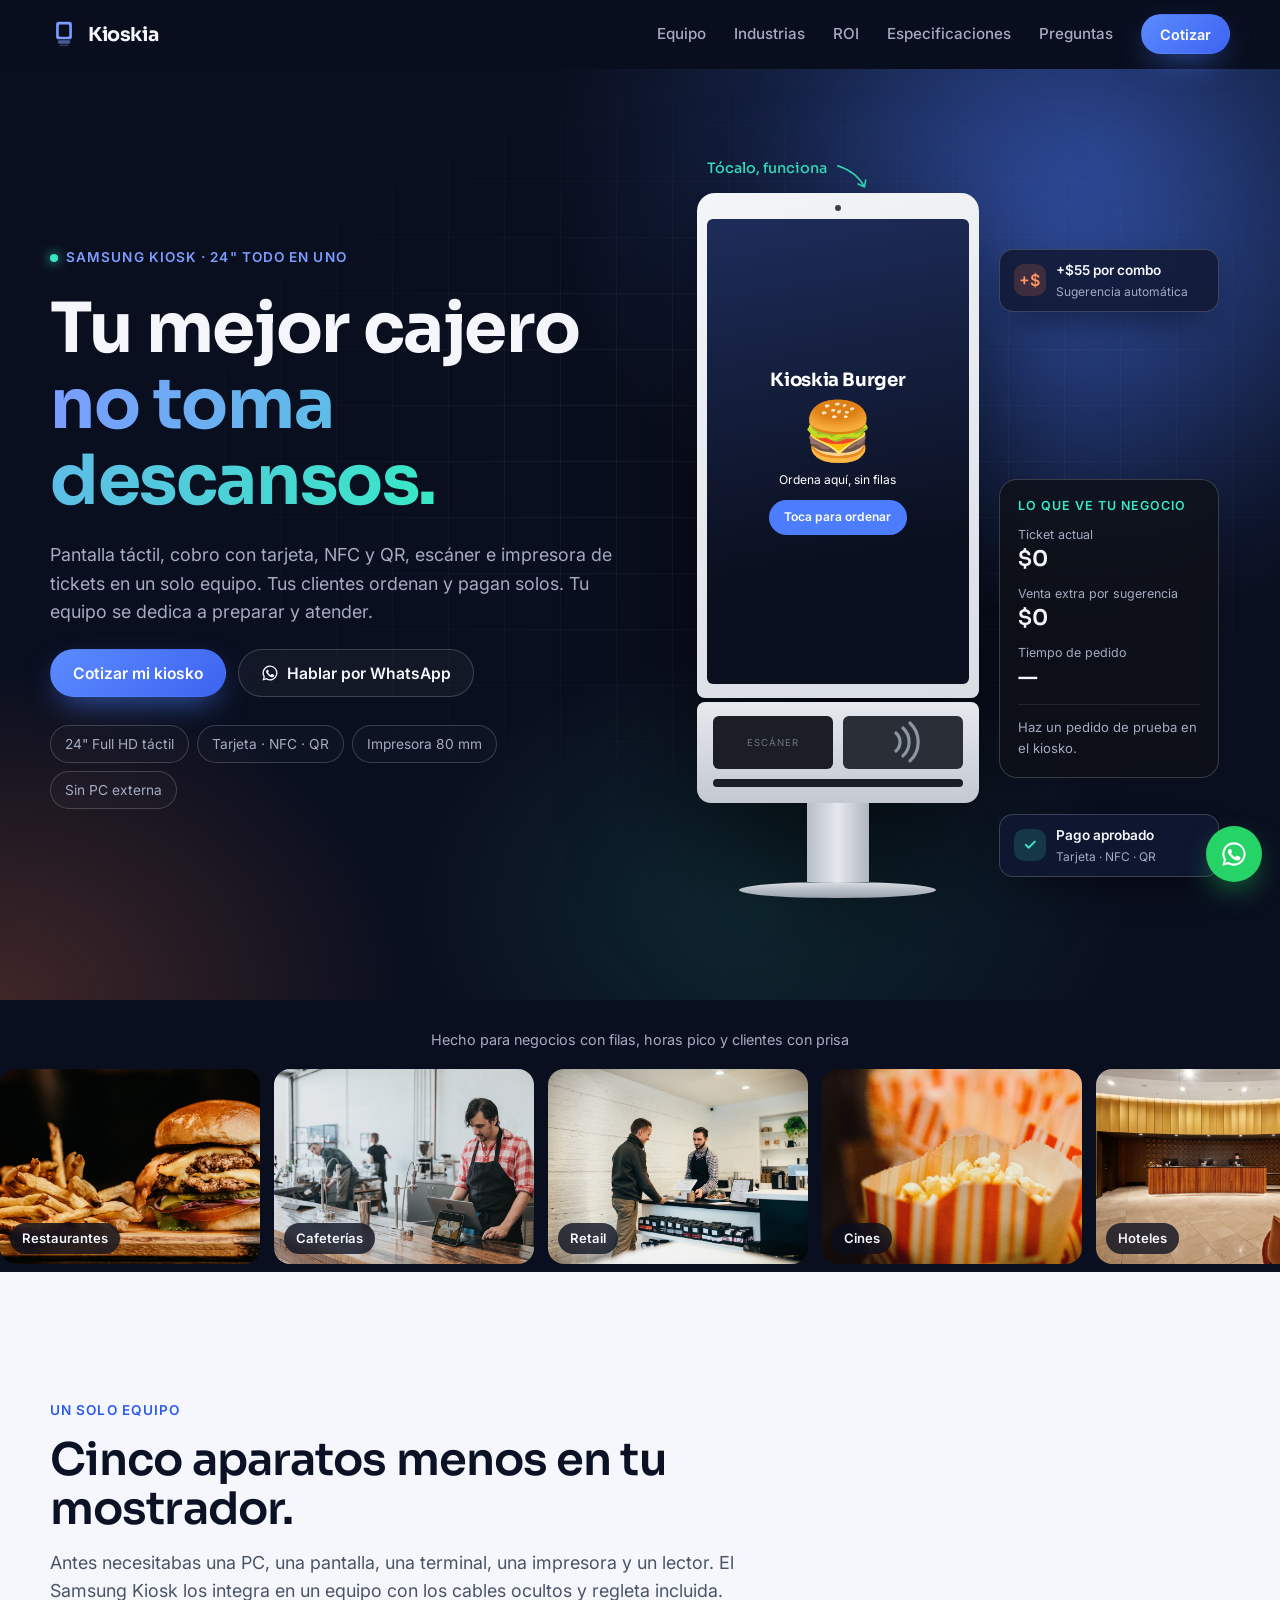
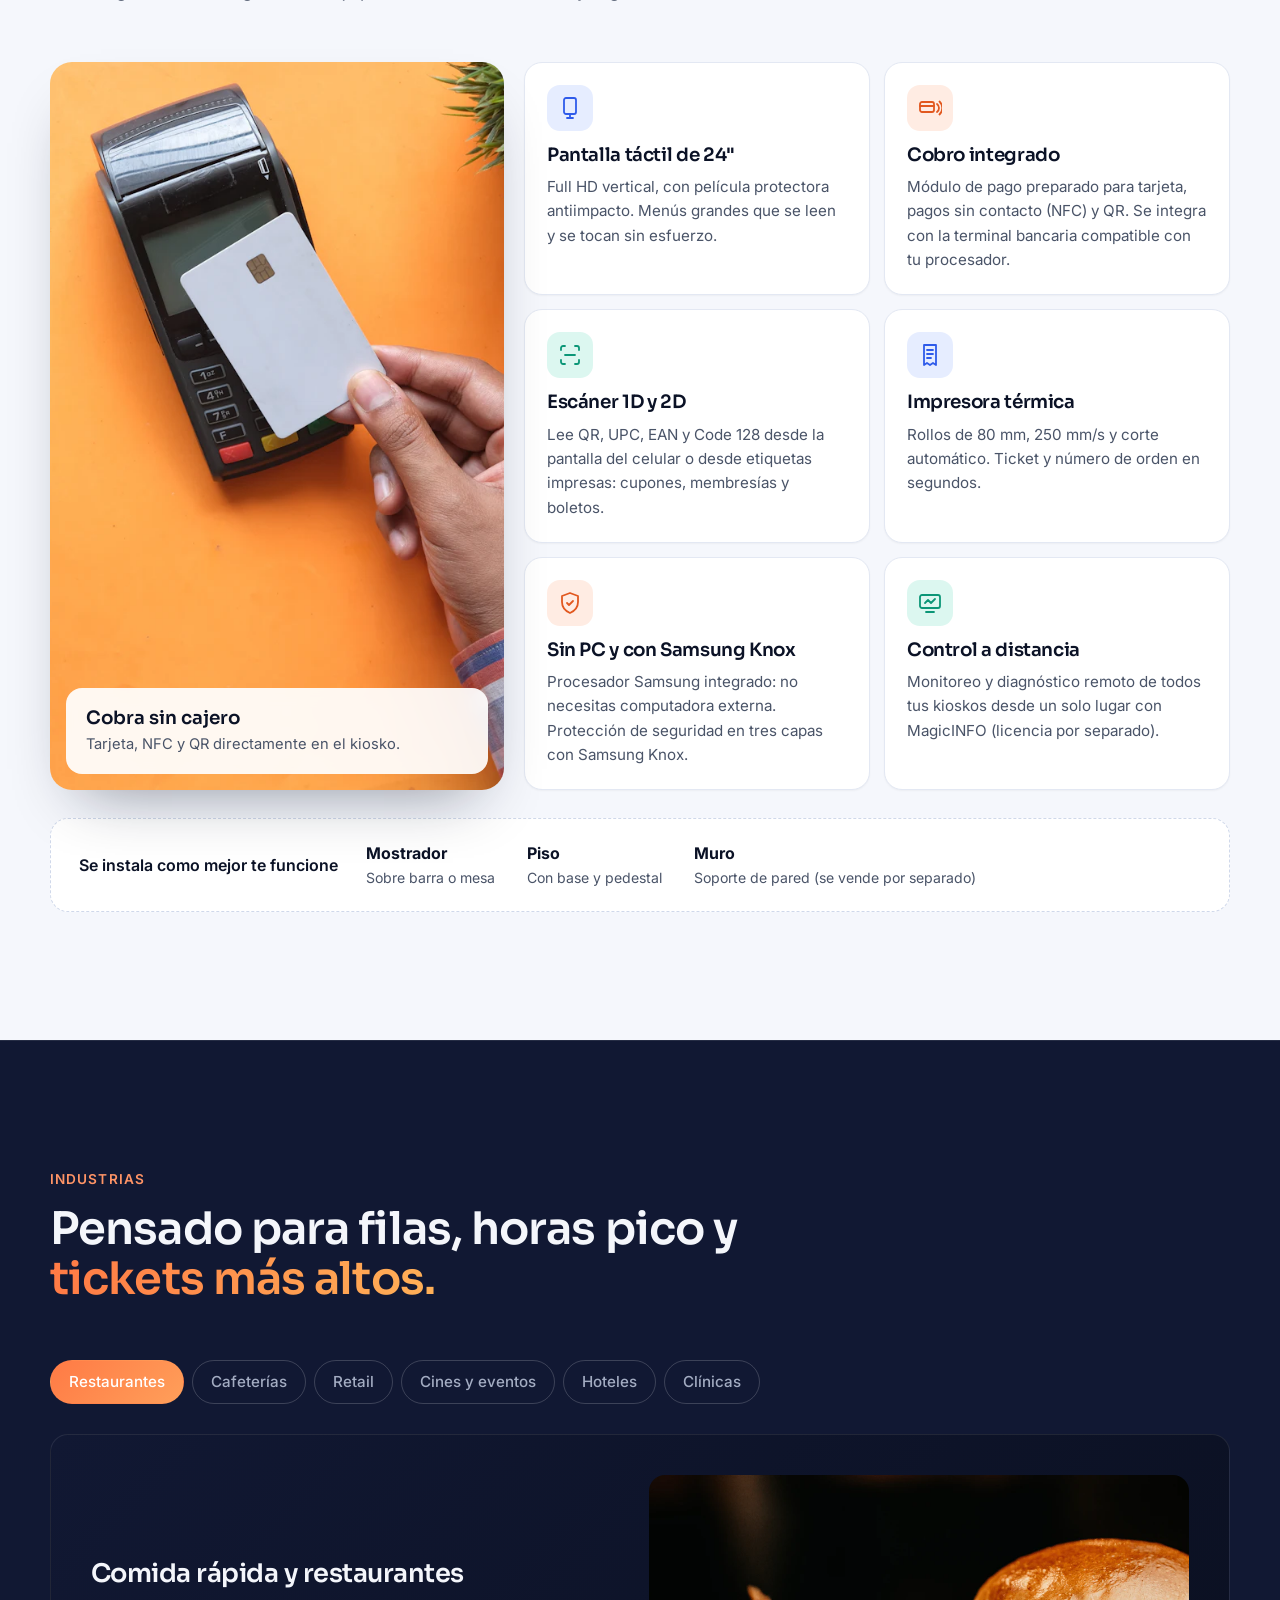
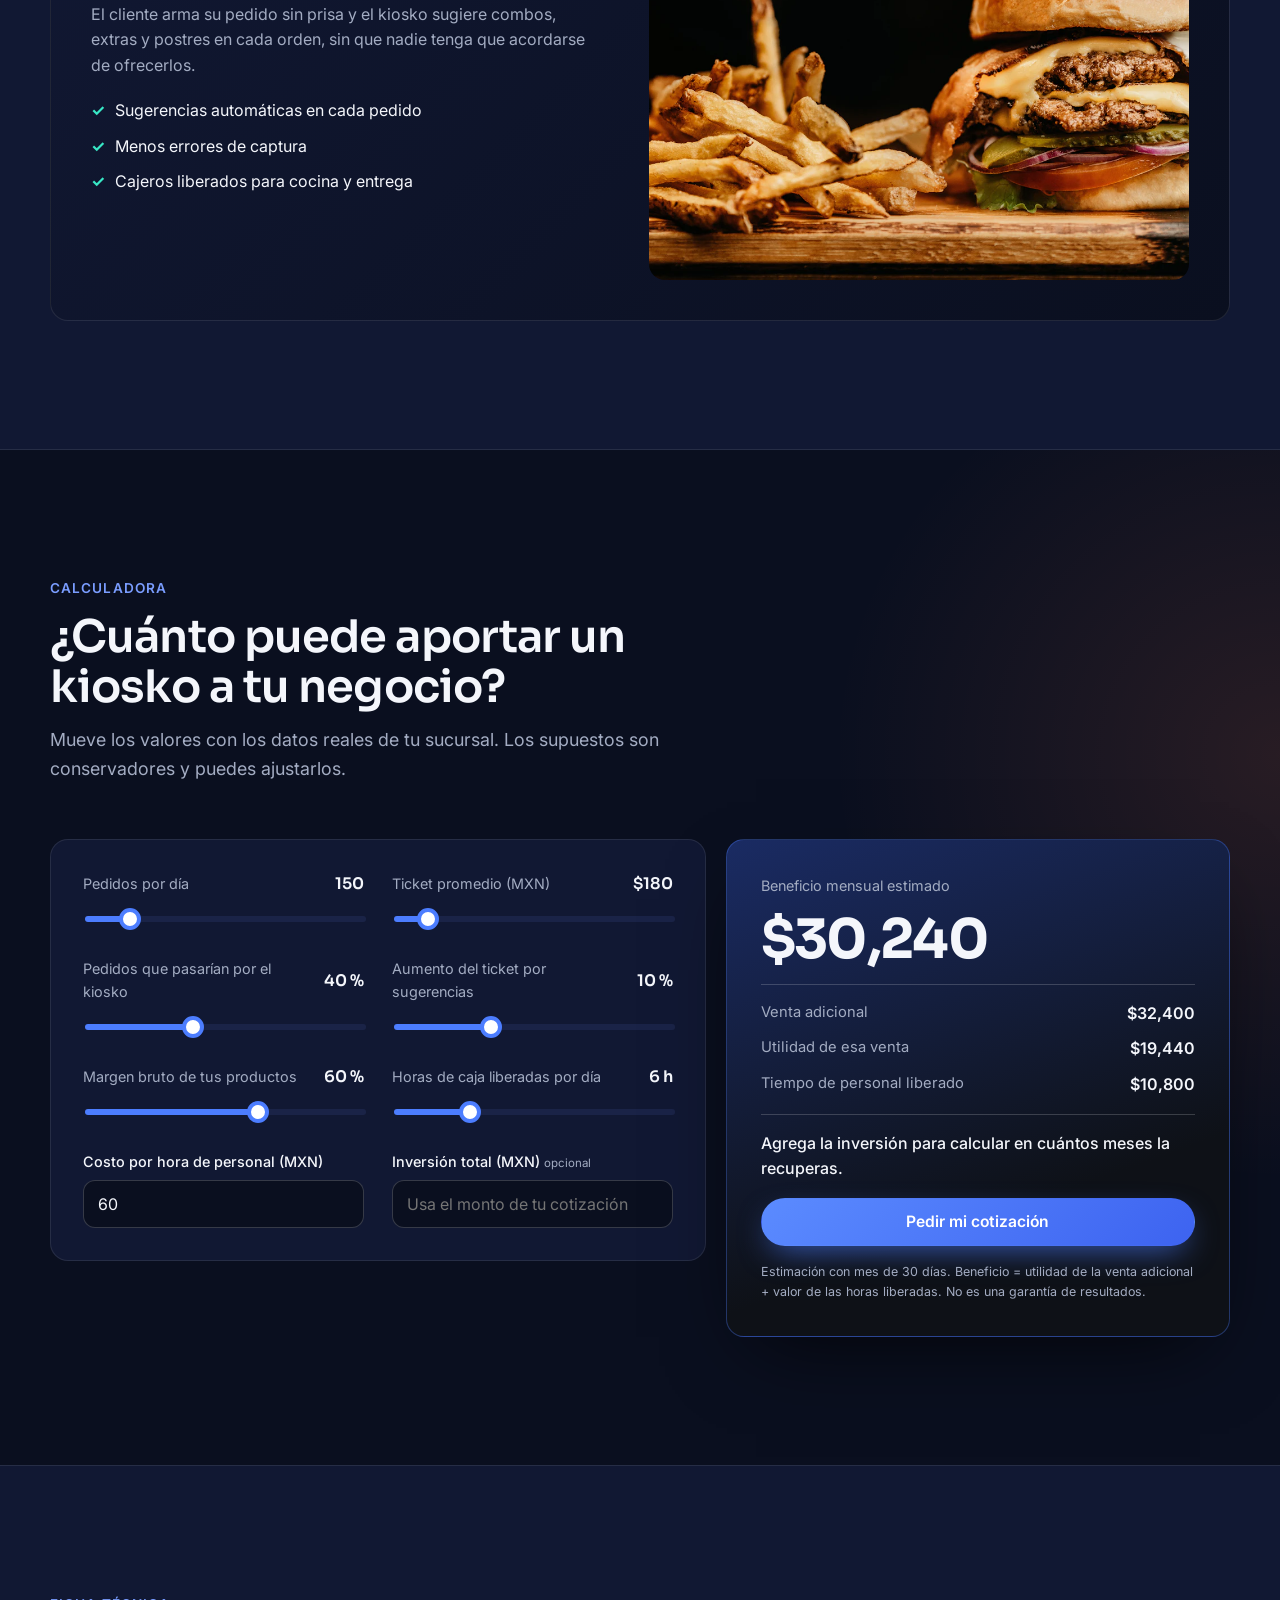
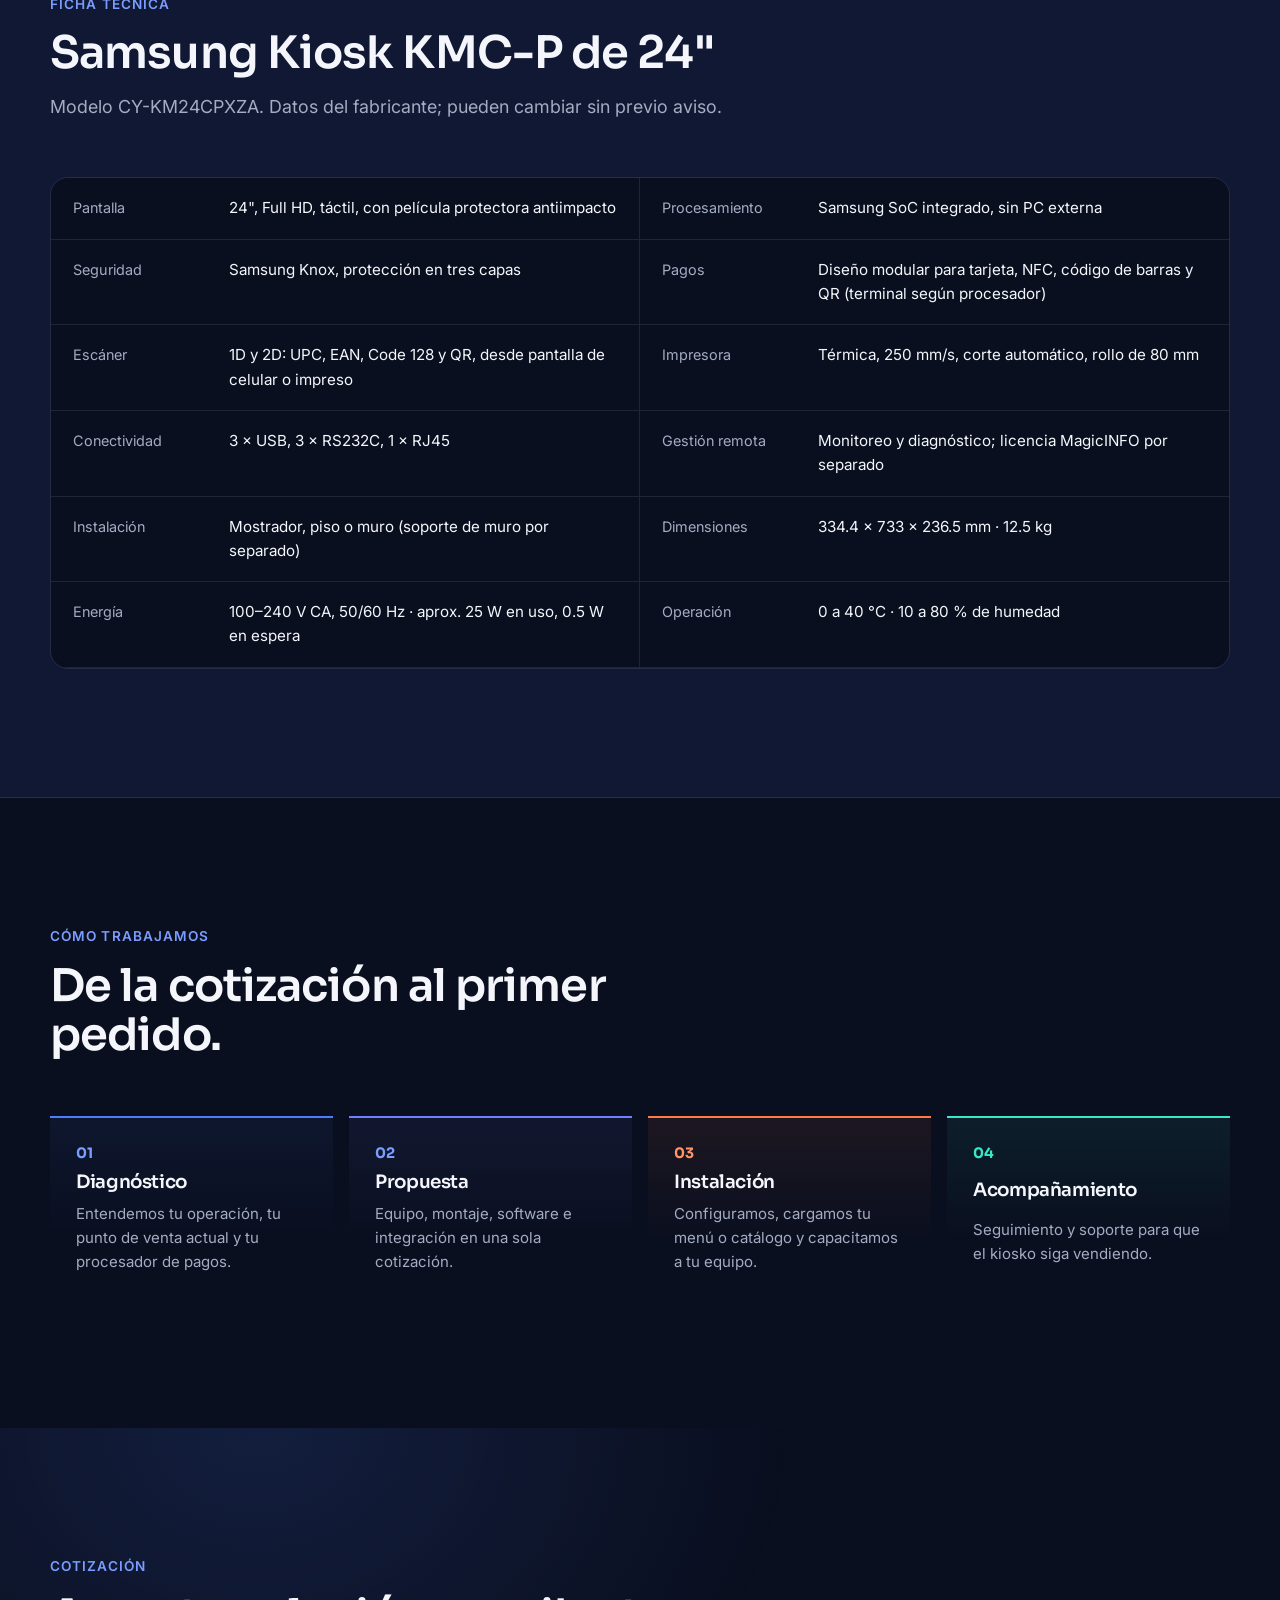
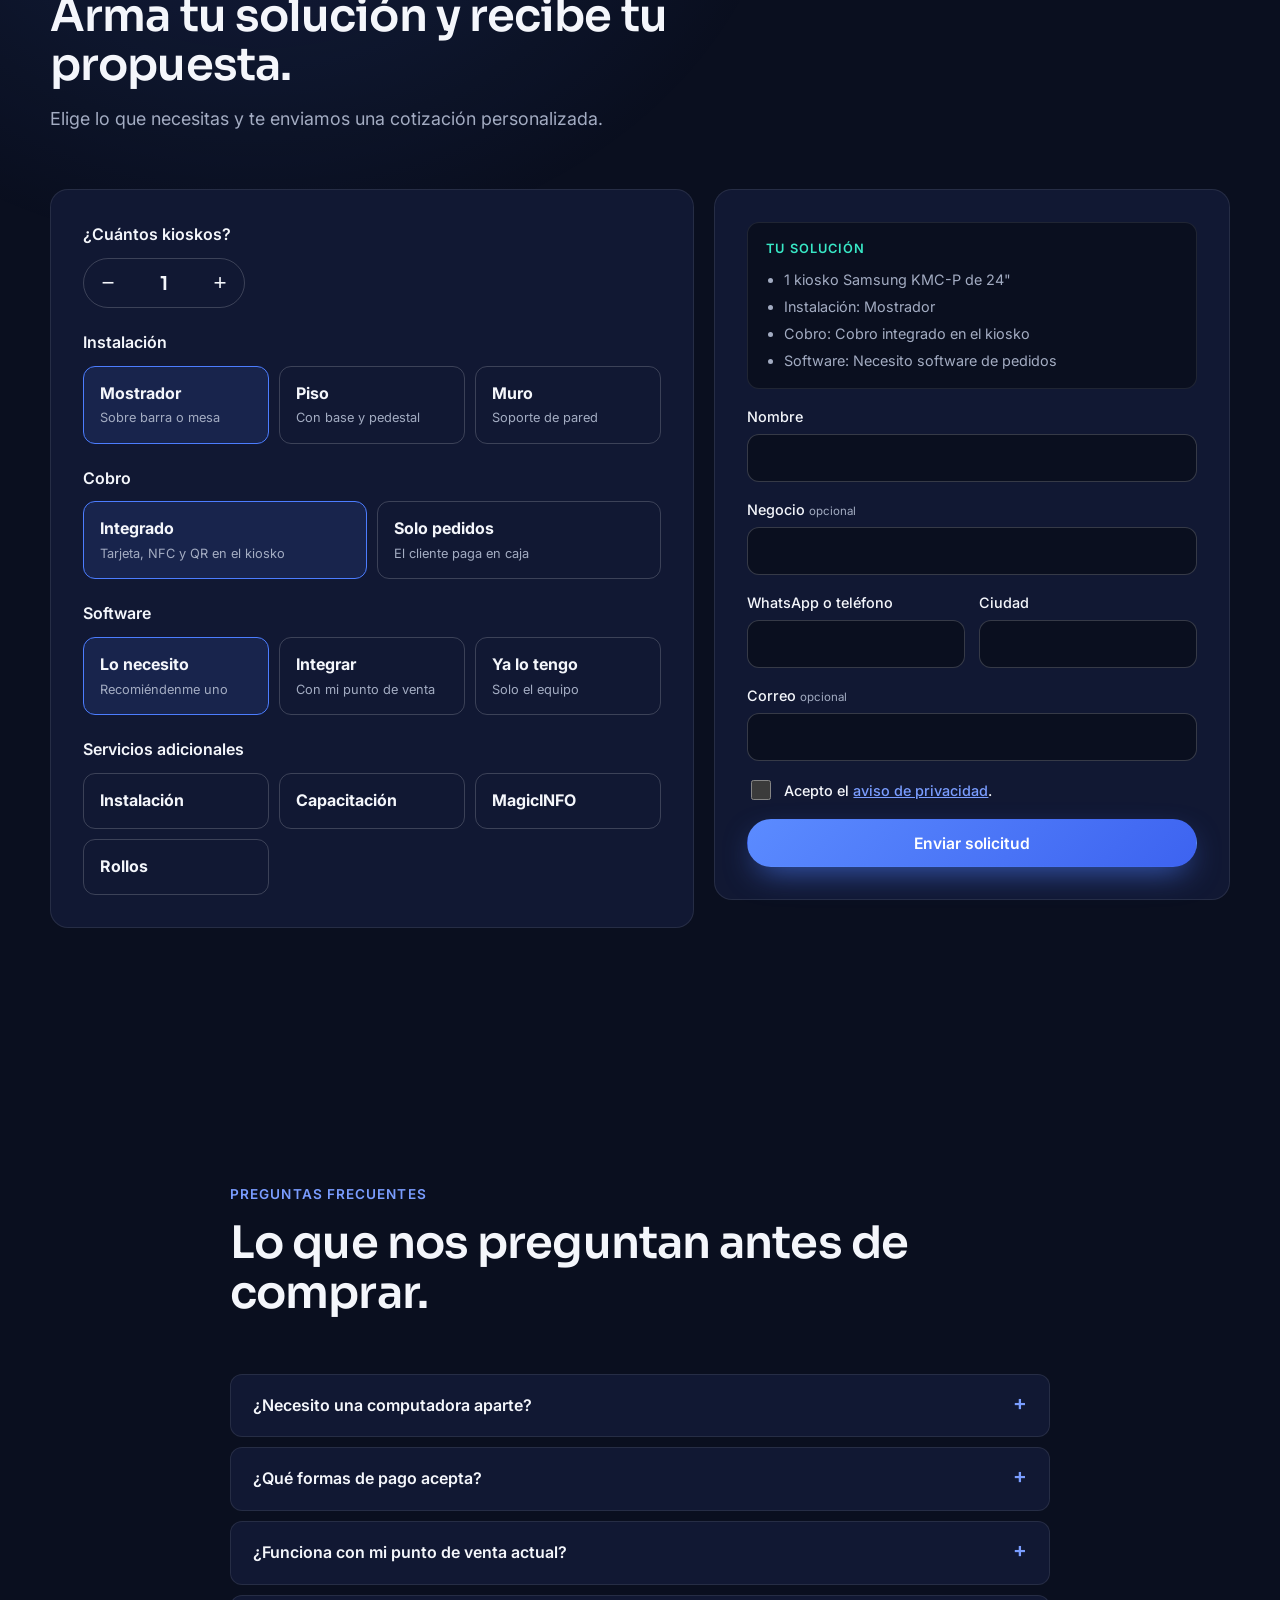
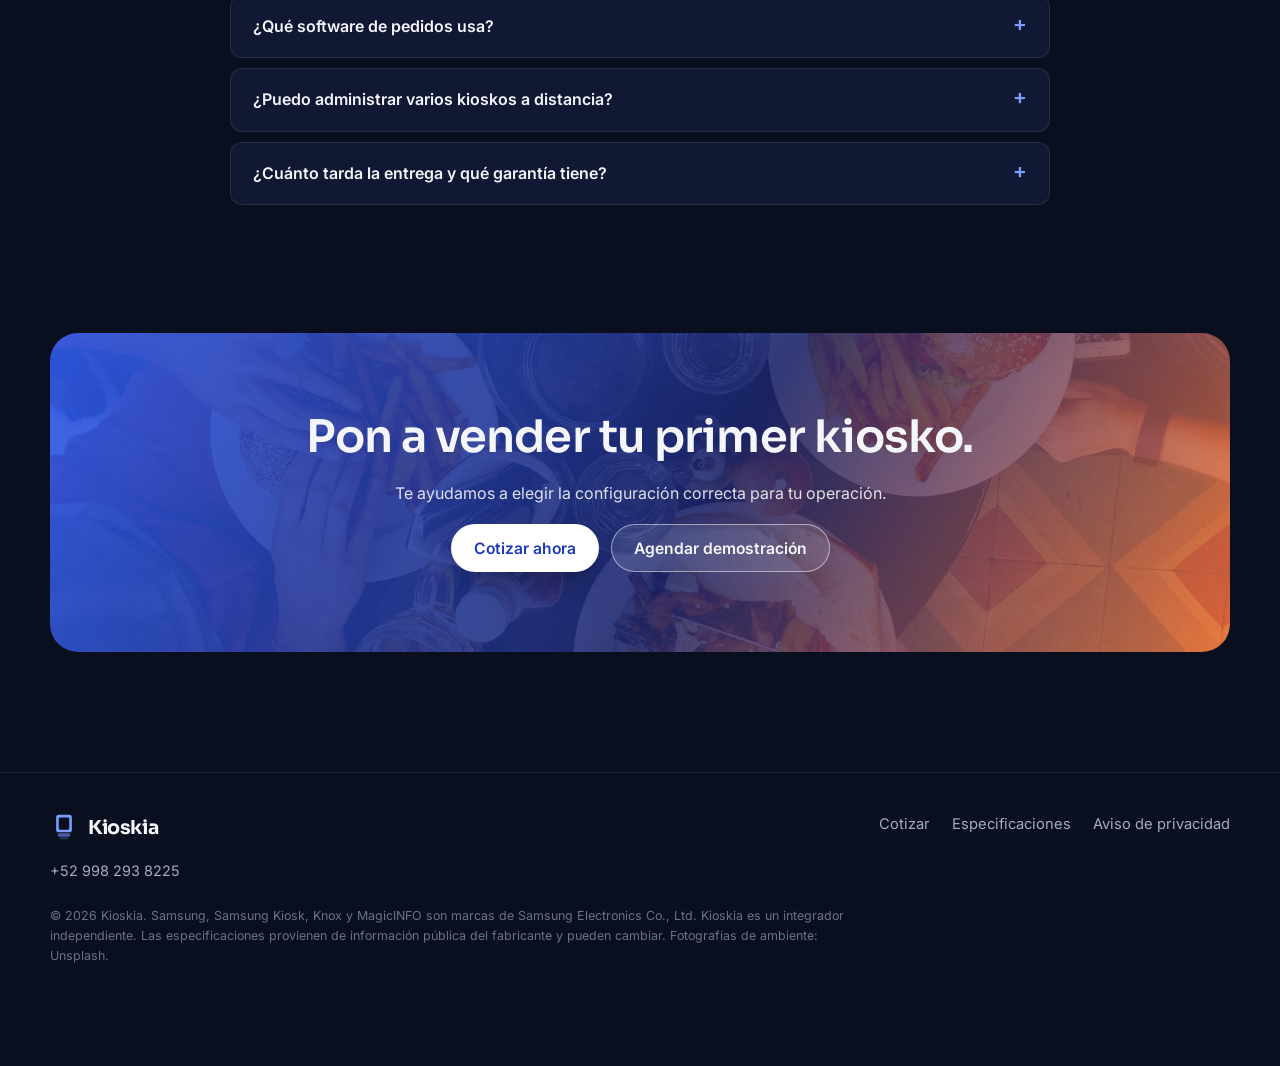
==== index.html @ 9df6bdca "feat(sitio): landing de venta de kioskos Samsung con simulador, ROI y cotizador Co-Authored-By: Clau" ====
<!doctype html>
<html lang="es-MX">
<head>
  <meta charset="utf-8">
  <meta name="viewport" content="width=device-width, initial-scale=1">
  <title>Kioskia · Kioskos Samsung de autoservicio con cobro integrado</title>
  <meta name="description" content="Kiosko Samsung de 24&quot; todo en uno: pantalla táctil, cobro con tarjeta, NFC y QR, escáner e impresora de tickets. Tus clientes ordenan y pagan solos. Cotiza en México.">
  <meta name="theme-color" content="#0A0F1F">
  <script>document.documentElement.classList.add("js");</script>
  <link rel="canonical" href="https://theplanner1803.github.io/kiosko-samsung/">
  <meta property="og:type" content="website">
  <meta property="og:url" content="https://theplanner1803.github.io/kiosko-samsung/">
  <meta property="og:image" content="https://theplanner1803.github.io/kiosko-samsung/assets/img/og-cover.jpg">
  <meta property="og:title" content="Kioskia · Tu mejor cajero no toma descansos">
  <meta property="og:description" content="Kioskos Samsung de autoservicio: ordenan, cobran e imprimen. Pruébalo en línea y cotiza.">
  <meta property="og:locale" content="es_MX">
  <link rel="icon" href="assets/img/favicon.svg" type="image/svg+xml">
  <link rel="preconnect" href="https://fonts.googleapis.com">
  <link rel="preconnect" href="https://fonts.gstatic.com" crossorigin>
  <link href="https://fonts.googleapis.com/css2?family=Inter:wght@400;500;600&family=Sora:wght@500;600;700&display=swap" rel="stylesheet">
  <link rel="stylesheet" href="assets/css/styles.css?v=5">
  <script type="application/ld+json">
  {
    "@context": "https://schema.org",
    "@type": "Product",
    "name": "Samsung Kiosk KMC-P 24\" (CY-KM24CPXZA)",
    "brand": { "@type": "Brand", "name": "Samsung" },
    "mpn": "CY-KM24CPXZA",
    "description": "Kiosko de autoservicio todo en uno de 24 pulgadas con pantalla táctil, módulo de pago con tarjeta, NFC y QR, escáner 1D/2D e impresora térmica de 80 mm."
  }
  </script>
</head>
<body>
  <a class="skip-link" href="#main">Saltar al contenido</a>

  <header class="nav" data-nav>
    <div class="container nav__inner">
      <a class="logo" href="#top" aria-label="Kioskia, inicio">
        <svg viewBox="0 0 32 32" aria-hidden="true"><rect x="7" y="2" width="18" height="20" rx="3" fill="currentColor"/><rect x="10" y="5" width="12" height="14" rx="1.5" fill="var(--bg)"/><rect x="9" y="23" width="14" height="4" rx="1.5" fill="currentColor" opacity=".55"/><rect x="11" y="28" width="10" height="2" rx="1" fill="currentColor" opacity=".3"/></svg>
        <span>Kioskia</span>
      </a>
      <nav id="nav-menu" class="nav__menu" aria-label="Principal">
        <a href="#todo-en-uno">Equipo</a>
        <a href="#industrias">Industrias</a>
        <a href="#roi">ROI</a>
        <a href="#specs">Especificaciones</a>
        <a href="#faq">Preguntas</a>
        <a class="btn btn--primary btn--sm" href="#cotizar">Cotizar</a>
      </nav>
      <button class="nav__toggle" type="button" aria-expanded="false" aria-controls="nav-menu" data-nav-toggle>
        <span class="sr-only">Abrir menú</span><span aria-hidden="true"></span>
      </button>
    </div>
  </header>

  <main id="main">
    <!-- HERO + SIMULADOR -->
    <section class="hero" id="top">
      <div class="hero__glow" aria-hidden="true"></div>
      <div class="container hero__grid">
        <div class="hero__copy">
          <p class="eyebrow"><span class="dot"></span> Samsung Kiosk · 24" todo en uno</p>
          <h1>Tu mejor cajero <span class="grad">no toma descansos.</span></h1>
          <p class="lead">Pantalla táctil, cobro con tarjeta, NFC y QR, escáner e impresora de tickets en un solo equipo. Tus clientes ordenan y pagan solos. Tu equipo se dedica a preparar y atender.</p>
          <div class="hero__ctas">
            <a class="btn btn--primary" href="#cotizar">Cotizar mi kiosko</a>
            <a class="btn btn--ghost" href="#" data-whatsapp="Hola, quiero información sobre los kioskos Samsung.">
              <svg viewBox="0 0 24 24" aria-hidden="true"><path fill="currentColor" d="M12 2a10 10 0 0 0-8.6 15.1L2 22l5-1.3A10 10 0 1 0 12 2Zm0 18.2a8.2 8.2 0 0 1-4.2-1.2l-.3-.2-3 .8.8-2.9-.2-.3A8.2 8.2 0 1 1 12 20.2Zm4.5-6.1c-.2-.1-1.5-.7-1.7-.8s-.4-.1-.6.1-.7.8-.8 1-.3.2-.5.1a6.7 6.7 0 0 1-3.3-2.9c-.3-.4.2-.4.7-1.3.1-.2 0-.3 0-.4l-.8-1.8c-.2-.5-.4-.4-.6-.4h-.5a1 1 0 0 0-.7.3 3 3 0 0 0-.9 2.2 5.2 5.2 0 0 0 1.1 2.7 11.8 11.8 0 0 0 4.5 4c1.7.7 2.3.8 3.2.6a2.7 2.7 0 0 0 1.8-1.3 2.2 2.2 0 0 0 .1-1.3c0-.1-.2-.2-.4-.3Z"/></svg>
              Hablar por WhatsApp
            </a>
          </div>
          <ul class="chips" aria-label="Lo esencial">
            <li>24" Full HD táctil</li>
            <li>Tarjeta · NFC · QR</li>
            <li>Impresora 80&nbsp;mm</li>
            <li>Sin PC externa</li>
          </ul>
        </div>

        <div class="hero__demo">
          <p class="demo-hint" aria-hidden="true"><span>Tócalo, funciona</span> <svg viewBox="0 0 40 20"><path d="M2 4c10 0 22 2 32 12m0 0-7-1m7 1-1-7" fill="none" stroke="currentColor" stroke-width="1.6" stroke-linecap="round"/></svg></p>
          <div class="float-badge float-badge--warm" aria-hidden="true"><span class="float-badge__dot">+$</span><span>+$55 por combo<small>Sugerencia automática</small></span></div>
          <div class="float-badge float-badge--mint" aria-hidden="true"><span class="float-badge__dot">✓</span><span>Pago aprobado<small>Tarjeta · NFC · QR</small></span></div>
          <div class="kiosk" data-kiosk>
            <div class="kiosk__head">
              <div class="kiosk__cam" aria-hidden="true"></div>
              <div class="kiosk__screen" data-kiosk-screen role="application" aria-label="Simulador del kiosko: haz un pedido de prueba"></div>
            </div>
            <div class="kiosk__box">
              <div class="kiosk__scanner" data-part="scanner"><span>Escáner</span></div>
              <div class="kiosk__nfc" data-part="nfc" aria-hidden="true">
                <svg viewBox="0 0 24 24"><path d="M8.5 7.5a6 6 0 0 1 0 9M12 5a9.5 9.5 0 0 1 0 14M15.5 2.5a13 13 0 0 1 0 19" fill="none" stroke="currentColor" stroke-width="1.6" stroke-linecap="round"/></svg>
              </div>
              <div class="kiosk__printer"><div class="ticket" data-ticket aria-hidden="true"></div></div>
            </div>
            <div class="kiosk__pole" aria-hidden="true"></div>
            <div class="kiosk__base" aria-hidden="true"></div>
          </div>
          <aside class="insight" aria-live="polite" data-insight>
            <p class="insight__title">Lo que ve tu negocio</p>
            <dl>
              <div><dt>Ticket actual</dt><dd data-insight-total>$0</dd></div>
              <div><dt>Venta extra por sugerencia</dt><dd data-insight-upsell>$0</dd></div>
              <div><dt>Tiempo de pedido</dt><dd data-insight-time>—</dd></div>
            </dl>
            <p class="insight__note" data-insight-note>Haz un pedido de prueba en el kiosko.</p>
          </aside>
        </div>
      </div>
    </section>

    <!-- NEGOCIOS (carrusel) -->
    <section class="strip" aria-label="Negocios que usan kioskos">
      <p class="strip__label">Hecho para negocios con filas, horas pico y clientes con prisa</p>
      <div class="strip__track">
          <figure><img src="assets/img/ind-restaurante.webp" alt="Hamburguesa con papas fritas" width="1000" height="720" decoding="async"><figcaption>Restaurantes</figcaption></figure>
          <figure><img src="assets/img/ind-cafeteria.webp" alt="Barista atendiendo en el mostrador de una cafetería" width="1000" height="720" decoding="async"><figcaption>Cafeterías</figcaption></figure>
          <figure><img src="assets/img/ind-retail.webp" alt="Cliente pagando en una tienda" width="1000" height="720" decoding="async"><figcaption>Retail</figcaption></figure>
          <figure><img src="assets/img/ind-cine.webp" alt="Palomitas en una sala de cine" width="1000" height="720" decoding="async"><figcaption>Cines</figcaption></figure>
          <figure><img src="assets/img/ind-hotel.webp" alt="Recepción de un hotel" width="1000" height="720" decoding="async"><figcaption>Hoteles</figcaption></figure>
          <figure><img src="assets/img/ind-clinica.webp" alt="Recepción de una clínica" width="1000" height="720" decoding="async"><figcaption>Clínicas</figcaption></figure>
          <figure aria-hidden="true"><img src="assets/img/ind-restaurante.webp" alt="" width="1000" height="720" decoding="async"><figcaption>Restaurantes</figcaption></figure>
          <figure aria-hidden="true"><img src="assets/img/ind-cafeteria.webp" alt="" width="1000" height="720" decoding="async"><figcaption>Cafeterías</figcaption></figure>
          <figure aria-hidden="true"><img src="assets/img/ind-retail.webp" alt="" width="1000" height="720" decoding="async"><figcaption>Retail</figcaption></figure>
          <figure aria-hidden="true"><img src="assets/img/ind-cine.webp" alt="" width="1000" height="720" decoding="async"><figcaption>Cines</figcaption></figure>
          <figure aria-hidden="true"><img src="assets/img/ind-hotel.webp" alt="" width="1000" height="720" decoding="async"><figcaption>Hoteles</figcaption></figure>
          <figure aria-hidden="true"><img src="assets/img/ind-clinica.webp" alt="" width="1000" height="720" decoding="async"><figcaption>Clínicas</figcaption></figure>
      </div>
    </section>

    <!-- TODO EN UNO -->
    <section class="section section--light" id="todo-en-uno">
      <div class="container">
        <header class="section__head reveal">
          <p class="eyebrow">Un solo equipo</p>
          <h2>Cinco aparatos menos en tu mostrador.</h2>
          <p class="lead">Antes necesitabas una PC, una pantalla, una terminal, una impresora y un lector. El Samsung Kiosk los integra en un equipo con los cables ocultos y regleta incluida.</p>
        </header>
        <div class="equip">
          <figure class="photo-card reveal">
            <img src="assets/img/pago-tarjeta.webp" alt="Cliente acercando una tarjeta a una terminal de pago" width="1100" height="900" loading="lazy" decoding="async">
            <figcaption class="photo-card__caption"><strong>Cobra sin cajero</strong><span>Tarjeta, NFC y QR directamente en el kiosko.</span></figcaption>
          </figure>
          <div class="features">
            <article class="feature reveal">
              <div class="icon icon--blue" aria-hidden="true"><svg viewBox="0 0 24 24"><rect x="6" y="2" width="12" height="16" rx="2"/><path d="M9 22h6M12 18v4"/></svg></div>
              <h3>Pantalla táctil de 24"</h3>
              <p>Full HD vertical, con película protectora antiimpacto. Menús grandes que se leen y se tocan sin esfuerzo.</p>
            </article>
            <article class="feature reveal">
              <div class="icon icon--warm" aria-hidden="true"><svg viewBox="0 0 24 24"><rect x="2" y="6" width="14" height="10" rx="2"/><path d="M2 10h14M19 8a5 5 0 0 1 0 8M21.5 5.5a9 9 0 0 1 0 13"/></svg></div>
              <h3>Cobro integrado</h3>
              <p>Módulo de pago preparado para tarjeta, pagos sin contacto (NFC) y QR. Se integra con la terminal bancaria compatible con tu procesador.</p>
            </article>
            <article class="feature reveal">
              <div class="icon icon--mint" aria-hidden="true"><svg viewBox="0 0 24 24"><path d="M3 7V5a2 2 0 0 1 2-2h2M17 3h2a2 2 0 0 1 2 2v2M21 17v2a2 2 0 0 1-2 2h-2M7 21H5a2 2 0 0 1-2-2v-2M7 12h10"/></svg></div>
              <h3>Escáner 1D y 2D</h3>
              <p>Lee QR, UPC, EAN y Code 128 desde la pantalla del celular o desde etiquetas impresas: cupones, membresías y boletos.</p>
            </article>
            <article class="feature reveal">
              <div class="icon icon--blue" aria-hidden="true"><svg viewBox="0 0 24 24"><path d="M6 2h12v20l-3-2-3 2-3-2-3 2z"/><path d="M9 7h6M9 11h6M9 15h4"/></svg></div>
              <h3>Impresora térmica</h3>
              <p>Rollos de 80 mm, 250 mm/s y corte automático. Ticket y número de orden en segundos.</p>
            </article>
            <article class="feature reveal">
              <div class="icon icon--warm" aria-hidden="true"><svg viewBox="0 0 24 24"><path d="M12 2l8 3v6c0 5-3.5 9-8 11-4.5-2-8-6-8-11V5z"/><path d="M9 12l2 2 4-4"/></svg></div>
              <h3>Sin PC y con Samsung Knox</h3>
              <p>Procesador Samsung integrado: no necesitas computadora externa. Protección de seguridad en tres capas con Samsung Knox.</p>
            </article>
            <article class="feature reveal">
              <div class="icon icon--mint" aria-hidden="true"><svg viewBox="0 0 24 24"><rect x="2" y="4" width="20" height="13" rx="2"/><path d="M8 21h8M7 12l3-3 3 3 4-4"/></svg></div>
              <h3>Control a distancia</h3>
              <p>Monitoreo y diagnóstico remoto de todos tus kioskos desde un solo lugar con MagicINFO (licencia por separado).</p>
            </article>
          </div>
        </div>
        <div class="mounts reveal">
          <p class="mounts__label">Se instala como mejor te funcione</p>
          <ul>
            <li><strong>Mostrador</strong><span>Sobre barra o mesa</span></li>
            <li><strong>Piso</strong><span>Con base y pedestal</span></li>
            <li><strong>Muro</strong><span>Soporte de pared (se vende por separado)</span></li>
          </ul>
        </div>
      </div>
    </section>

    <!-- INDUSTRIAS -->
    <section class="section section--alt" id="industrias">
      <div class="container">
        <header class="section__head reveal">
          <p class="eyebrow eyebrow--warm">Industrias</p>
          <h2>Pensado para filas, horas pico y <span class="grad-warm">tickets más altos.</span></h2>
        </header>
        <div class="tabs reveal" data-tabs>
          <div class="tabs__list" role="tablist" aria-label="Industrias">
            <button role="tab" id="tab-rest" aria-controls="panel-rest" aria-selected="true">Restaurantes</button>
            <button role="tab" id="tab-cafe" aria-controls="panel-cafe" aria-selected="false" tabindex="-1">Cafeterías</button>
            <button role="tab" id="tab-retail" aria-controls="panel-retail" aria-selected="false" tabindex="-1">Retail</button>
            <button role="tab" id="tab-ent" aria-controls="panel-ent" aria-selected="false" tabindex="-1">Cines y eventos</button>
            <button role="tab" id="tab-hotel" aria-controls="panel-hotel" aria-selected="false" tabindex="-1">Hoteles</button>
            <button role="tab" id="tab-salud" aria-controls="panel-salud" aria-selected="false" tabindex="-1">Clínicas</button>
          </div>
          <div class="tabs__panel" role="tabpanel" id="panel-rest" aria-labelledby="tab-rest">
            <div class="tabs__text">
              <h3>Comida rápida y restaurantes</h3>
            <p>El cliente arma su pedido sin prisa y el kiosko sugiere combos, extras y postres en cada orden, sin que nadie tenga que acordarse de ofrecerlos.</p>
            <ul class="checks"><li>Sugerencias automáticas en cada pedido</li><li>Menos errores de captura</li><li>Cajeros liberados para cocina y entrega</li></ul>
            </div>
            <div class="tabs__photo"><img src="assets/img/ind-restaurante.webp" alt="Hamburguesa con papas fritas" width="1000" height="720" loading="lazy" decoding="async"></div>
          </div>
          <div class="tabs__panel" role="tabpanel" id="panel-cafe" aria-labelledby="tab-cafe" hidden>
            <div class="tabs__text">
              <h3>Cafeterías y panaderías</h3>
            <p>Tamaño, tipo de leche y extras sin errores de comunicación. La fila de la mañana avanza mientras el barista prepara.</p>
            <ul class="checks"><li>Personalización precisa</li><li>Filas más cortas en hora pico</li><li>Programas de lealtad con QR</li></ul>
            </div>
            <div class="tabs__photo"><img src="assets/img/ind-cafeteria.webp" alt="Barista atendiendo en una cafetería" width="1000" height="720" loading="lazy" decoding="async"></div>
          </div>
          <div class="tabs__panel" role="tabpanel" id="panel-retail" aria-labelledby="tab-retail" hidden>
            <div class="tabs__text">
              <h3>Retail y tiendas de conveniencia</h3>
            <p>Autocobro con escáner de códigos, consulta de precios y pedidos de productos que no están en anaquel.</p>
            <ul class="checks"><li>Lectura de UPC, EAN y QR</li><li>Catálogo extendido en pantalla</li><li>Cupones desde el celular</li></ul>
            </div>
            <div class="tabs__photo"><img src="assets/img/ind-retail.webp" alt="Cliente pagando en una tienda" width="1000" height="720" loading="lazy" decoding="async"></div>
          </div>
          <div class="tabs__panel" role="tabpanel" id="panel-ent" aria-labelledby="tab-ent" hidden>
            <div class="tabs__text">
              <h3>Cines, parques y eventos</h3>
            <p>Venta de boletos y combos de dulcería con ticket impreso o acceso por QR, sin taquilla saturada.</p>
            <ul class="checks"><li>Boletos y combos en un pedido</li><li>Validación de QR</li><li>Operación en horarios extendidos</li></ul>
            </div>
            <div class="tabs__photo"><img src="assets/img/ind-cine.webp" alt="Palomitas en una sala de cine" width="1000" height="720" loading="lazy" decoding="async"></div>
          </div>
          <div class="tabs__panel" role="tabpanel" id="panel-hotel" aria-labelledby="tab-hotel" hidden>
            <div class="tabs__text">
              <h3>Hoteles y hospedaje</h3>
            <p>Check-in exprés, cobro de cargos y comprobantes impresos para que recepción se enfoque en la experiencia del huésped.</p>
            <ul class="checks"><li>Registro sin fila</li><li>Pagos de cargos adicionales</li><li>Comprobante al instante</li></ul>
            </div>
            <div class="tabs__photo"><img src="assets/img/ind-hotel.webp" alt="Recepción de un hotel" width="1000" height="720" loading="lazy" decoding="async"></div>
          </div>
          <div class="tabs__panel" role="tabpanel" id="panel-salud" aria-labelledby="tab-salud" hidden>
            <div class="tabs__text">
              <h3>Clínicas y servicios</h3>
            <p>Registro de llegada, turnos impresos y pago de consultas o servicios sin saturar la recepción.</p>
            <ul class="checks"><li>Turnos con número impreso</li><li>Cobro antes de la consulta</li><li>Lectura de citas por QR</li></ul>
            </div>
            <div class="tabs__photo"><img src="assets/img/ind-clinica.webp" alt="Recepción de una clínica" width="1000" height="720" loading="lazy" decoding="async"></div>
          </div>
        </div>
      </div>
    </section>

    <!-- ROI -->
    <section class="section" id="roi">
      <div class="container">
        <header class="section__head reveal">
          <p class="eyebrow">Calculadora</p>
          <h2>¿Cuánto puede aportar un kiosko a tu negocio?</h2>
          <p class="lead">Mueve los valores con los datos reales de tu sucursal. Los supuestos son conservadores y puedes ajustarlos.</p>
        </header>
        <div class="roi reveal" data-roi>
          <form class="roi__inputs" novalidate>
            <div class="field-range">
              <label for="roi-orders">Pedidos por día</label>
              <output for="roi-orders" data-out="orders"></output>
              <input id="roi-orders" name="orders" type="range" min="20" max="1000" step="10" value="150">
            </div>
            <div class="field-range">
              <label for="roi-ticket">Ticket promedio (MXN)</label>
              <output for="roi-ticket" data-out="ticket"></output>
              <input id="roi-ticket" name="ticket" type="range" min="50" max="1500" step="10" value="180">
            </div>
            <div class="field-range">
              <label for="roi-share">Pedidos que pasarían por el kiosko</label>
              <output for="roi-share" data-out="share"></output>
              <input id="roi-share" name="share" type="range" min="10" max="90" step="5" value="40">
            </div>
            <div class="field-range">
              <label for="roi-lift">Aumento del ticket por sugerencias</label>
              <output for="roi-lift" data-out="lift"></output>
              <input id="roi-lift" name="lift" type="range" min="0" max="30" step="1" value="10">
            </div>
            <div class="field-range">
              <label for="roi-margin">Margen bruto de tus productos</label>
              <output for="roi-margin" data-out="margin"></output>
              <input id="roi-margin" name="margin" type="range" min="10" max="90" step="5" value="60">
            </div>
            <div class="field-range">
              <label for="roi-hours">Horas de caja liberadas por día</label>
              <output for="roi-hours" data-out="hours"></output>
              <input id="roi-hours" name="hours" type="range" min="0" max="24" step="1" value="6">
            </div>
            <div class="field">
              <label for="roi-hourcost">Costo por hora de personal (MXN)</label>
              <input id="roi-hourcost" name="hourCost" type="number" inputmode="numeric" min="0" step="5" value="60">
            </div>
            <div class="field">
              <label for="roi-invest">Inversión total (MXN) <span class="opt">opcional</span></label>
              <input id="roi-invest" name="investment" type="number" inputmode="numeric" min="0" step="1000" placeholder="Usa el monto de tu cotización">
            </div>
          </form>
          <div class="roi__result" aria-live="polite">
            <p class="roi__kicker">Beneficio mensual estimado</p>
            <p class="roi__big" data-roi-total>$0</p>
            <dl class="roi__breakdown">
              <div><dt>Venta adicional</dt><dd data-roi-revenue>$0</dd></div>
              <div><dt>Utilidad de esa venta</dt><dd data-roi-profit>$0</dd></div>
              <div><dt>Tiempo de personal liberado</dt><dd data-roi-labor>$0</dd></div>
            </dl>
            <p class="roi__payback" data-roi-payback>Agrega la inversión para calcular en cuántos meses la recuperas.</p>
            <a class="btn btn--primary btn--block" href="#cotizar">Pedir mi cotización</a>
            <p class="fineprint">Estimación con mes de 30 días. Beneficio = utilidad de la venta adicional + valor de las horas liberadas. No es una garantía de resultados.</p>
          </div>
        </div>
      </div>
    </section>

    <!-- SPECS -->
    <section class="section section--alt" id="specs">
      <div class="container specs">
        <header class="section__head reveal">
          <p class="eyebrow">Ficha técnica</p>
          <h2>Samsung Kiosk KMC-P de 24"</h2>
          <p class="lead">Modelo CY-KM24CPXZA. Datos del fabricante; pueden cambiar sin previo aviso.</p>
        </header>
        <dl class="spec-table reveal">
          <div><dt>Pantalla</dt><dd>24", Full HD, táctil, con película protectora antiimpacto</dd></div>
          <div><dt>Procesamiento</dt><dd>Samsung SoC integrado, sin PC externa</dd></div>
          <div><dt>Seguridad</dt><dd>Samsung Knox, protección en tres capas</dd></div>
          <div><dt>Pagos</dt><dd>Diseño modular para tarjeta, NFC, código de barras y QR (terminal según procesador)</dd></div>
          <div><dt>Escáner</dt><dd>1D y 2D: UPC, EAN, Code 128 y QR, desde pantalla de celular o impreso</dd></div>
          <div><dt>Impresora</dt><dd>Térmica, 250 mm/s, corte automático, rollo de 80 mm</dd></div>
          <div><dt>Conectividad</dt><dd>3 × USB, 3 × RS232C, 1 × RJ45</dd></div>
          <div><dt>Gestión remota</dt><dd>Monitoreo y diagnóstico; licencia MagicINFO por separado</dd></div>
          <div><dt>Instalación</dt><dd>Mostrador, piso o muro (soporte de muro por separado)</dd></div>
          <div><dt>Dimensiones</dt><dd>334.4 × 733 × 236.5 mm · 12.5 kg</dd></div>
          <div><dt>Energía</dt><dd>100–240 V CA, 50/60 Hz · aprox. 25 W en uso, 0.5 W en espera</dd></div>
          <div><dt>Operación</dt><dd>0 a 40 °C · 10 a 80 % de humedad</dd></div>
        </dl>
      </div>
    </section>

    <!-- PROCESO -->
    <section class="section" id="proceso">
      <div class="container">
        <header class="section__head reveal">
          <p class="eyebrow">Cómo trabajamos</p>
          <h2>De la cotización al primer pedido.</h2>
        </header>
        <ol class="steps">
          <li class="reveal"><span>01</span><h3>Diagnóstico</h3><p>Entendemos tu operación, tu punto de venta actual y tu procesador de pagos.</p></li>
          <li class="reveal"><span>02</span><h3>Propuesta</h3><p>Equipo, montaje, software e integración en una sola cotización.</p></li>
          <li class="reveal"><span>03</span><h3>Instalación</h3><p>Configuramos, cargamos tu menú o catálogo y capacitamos a tu equipo.</p></li>
          <li class="reveal"><span>04</span><h3>Acompañamiento</h3><p>Seguimiento y soporte para que el kiosko siga vendiendo.</p></li>
        </ol>
      </div>
    </section>

    <!-- COTIZAR -->
    <section class="section section--quote" id="cotizar">
      <div class="container">
        <header class="section__head reveal">
          <p class="eyebrow">Cotización</p>
          <h2>Arma tu solución y recibe tu propuesta.</h2>
          <p class="lead">Elige lo que necesitas y te enviamos una cotización personalizada.</p>
        </header>
        <form class="quote reveal" data-quote novalidate>
          <div class="quote__config">
            <fieldset>
              <legend>¿Cuántos kioskos?</legend>
              <div class="stepper">
                <button type="button" data-step="-1" aria-label="Quitar un kiosko">−</button>
                <input id="q-qty" name="qty" type="number" min="1" max="200" value="1" inputmode="numeric" aria-label="Cantidad de kioskos">
                <button type="button" data-step="1" aria-label="Agregar un kiosko">+</button>
              </div>
            </fieldset>
            <fieldset>
              <legend>Instalación</legend>
              <div class="options">
                <label class="option"><input type="radio" name="mount" value="Mostrador" checked><span><strong>Mostrador</strong><small>Sobre barra o mesa</small></span></label>
                <label class="option"><input type="radio" name="mount" value="Piso"><span><strong>Piso</strong><small>Con base y pedestal</small></span></label>
                <label class="option"><input type="radio" name="mount" value="Muro"><span><strong>Muro</strong><small>Soporte de pared</small></span></label>
              </div>
            </fieldset>
            <fieldset>
              <legend>Cobro</legend>
              <div class="options">
                <label class="option"><input type="radio" name="payment" value="Cobro integrado en el kiosko" checked><span><strong>Integrado</strong><small>Tarjeta, NFC y QR en el kiosko</small></span></label>
                <label class="option"><input type="radio" name="payment" value="Solo pedidos, pago en caja"><span><strong>Solo pedidos</strong><small>El cliente paga en caja</small></span></label>
              </div>
            </fieldset>
            <fieldset>
              <legend>Software</legend>
              <div class="options">
                <label class="option"><input type="radio" name="software" value="Necesito software de pedidos" checked><span><strong>Lo necesito</strong><small>Recomiéndenme uno</small></span></label>
                <label class="option"><input type="radio" name="software" value="Integrar con mi punto de venta actual"><span><strong>Integrar</strong><small>Con mi punto de venta</small></span></label>
                <label class="option"><input type="radio" name="software" value="Ya tengo software para kiosko"><span><strong>Ya lo tengo</strong><small>Solo el equipo</small></span></label>
              </div>
            </fieldset>
            <fieldset>
              <legend>Servicios adicionales</legend>
              <div class="options options--check">
                <label class="option"><input type="checkbox" name="extras" value="Instalación y configuración"><span><strong>Instalación</strong></span></label>
                <label class="option"><input type="checkbox" name="extras" value="Capacitación del personal"><span><strong>Capacitación</strong></span></label>
                <label class="option"><input type="checkbox" name="extras" value="Monitoreo remoto MagicINFO"><span><strong>MagicINFO</strong></span></label>
                <label class="option"><input type="checkbox" name="extras" value="Rollos de impresora"><span><strong>Rollos</strong></span></label>
              </div>
            </fieldset>
          </div>

          <div class="quote__contact">
            <div class="summary" aria-live="polite">
              <p class="summary__title">Tu solución</p>
              <ul data-quote-summary></ul>
            </div>
            <div class="field">
              <label for="q-name">Nombre</label>
              <input id="q-name" name="name" autocomplete="name" required maxlength="80" aria-describedby="q-name-err">
              <p class="field__error" id="q-name-err"></p>
            </div>
            <div class="field">
              <label for="q-company">Negocio <span class="opt">opcional</span></label>
              <input id="q-company" name="company" autocomplete="organization" maxlength="100">
            </div>
            <div class="field-row">
              <div class="field">
                <label for="q-phone">WhatsApp o teléfono</label>
                <input id="q-phone" name="phone" type="tel" autocomplete="tel" inputmode="tel" required maxlength="20" aria-describedby="q-phone-err">
                <p class="field__error" id="q-phone-err"></p>
              </div>
              <div class="field">
                <label for="q-city">Ciudad</label>
                <input id="q-city" name="city" autocomplete="address-level2" required maxlength="60" aria-describedby="q-city-err">
                <p class="field__error" id="q-city-err"></p>
              </div>
            </div>
            <div class="field">
              <label for="q-email">Correo <span class="opt">opcional</span></label>
              <input id="q-email" name="email" type="email" autocomplete="email" maxlength="120" aria-describedby="q-email-err">
              <p class="field__error" id="q-email-err"></p>
            </div>
            <div class="field field--check">
              <input id="q-privacy" name="privacy" type="checkbox" required aria-describedby="q-privacy-err">
              <label for="q-privacy">Acepto el <a href="aviso-privacidad.html" target="_blank" rel="noopener">aviso de privacidad</a>.</label>
              <p class="field__error" id="q-privacy-err"></p>
            </div>
            <button class="btn btn--primary btn--block" type="submit" data-quote-submit>Enviar solicitud</button>
            <div class="form-status" role="status" data-quote-status></div>
          </div>
        </form>
      </div>
    </section>

    <!-- FAQ -->
    <section class="section" id="faq">
      <div class="container container--narrow">
        <header class="section__head reveal">
          <p class="eyebrow">Preguntas frecuentes</p>
          <h2>Lo que nos preguntan antes de comprar.</h2>
        </header>
        <div class="faq reveal">
          <details><summary>¿Necesito una computadora aparte?</summary><p>No. El kiosko tiene procesador Samsung integrado (SoC), así que funciona sin PC externa.</p></details>
          <details><summary>¿Qué formas de pago acepta?</summary><p>El módulo de pago está preparado para tarjeta, pagos sin contacto (NFC) y QR. La terminal bancaria depende de tu procesador de pagos; antes de cotizar validamos la compatibilidad.</p></details>
          <details><summary>¿Funciona con mi punto de venta actual?</summary><p>Depende del sistema que uses. El kiosko tiene puertos USB, RS232C y red (RJ45). En el diagnóstico revisamos tu sistema y te decimos qué integración es posible.</p></details>
          <details><summary>¿Qué software de pedidos usa?</summary><p>El kiosko es la plataforma; el menú o catálogo corre en un software de autoservicio. Si no tienes uno, te recomendamos opciones compatibles con tu operación.</p></details>
          <details><summary>¿Puedo administrar varios kioskos a distancia?</summary><p>Sí. Con MagicINFO (licencia por separado) monitoreas y diagnosticas todos tus equipos desde un solo lugar.</p></details>
          <details><summary>¿Cuánto tarda la entrega y qué garantía tiene?</summary><p>Te confirmamos disponibilidad, tiempo de entrega y cobertura de garantía en tu cotización.</p></details>
        </div>
      </div>
    </section>

    <section class="cta-final">
      <div class="container cta-final__inner reveal">
        <h2>Pon a vender tu primer kiosko.</h2>
        <p>Te ayudamos a elegir la configuración correcta para tu operación.</p>
        <div class="hero__ctas">
          <a class="btn btn--primary" href="#cotizar">Cotizar ahora</a>
          <a class="btn btn--ghost" href="#" data-whatsapp="Hola, quiero agendar una demostración del kiosko Samsung.">Agendar demostración</a>
        </div>
      </div>
    </section>
  </main>

  <footer class="footer">
    <div class="container footer__inner">
      <div>
        <a class="logo" href="#top" aria-label="Kioskia, inicio">
          <svg viewBox="0 0 32 32" aria-hidden="true"><rect x="7" y="2" width="18" height="20" rx="3" fill="currentColor"/><rect x="10" y="5" width="12" height="14" rx="1.5" fill="var(--bg)"/><rect x="9" y="23" width="14" height="4" rx="1.5" fill="currentColor" opacity=".55"/><rect x="11" y="28" width="10" height="2" rx="1" fill="currentColor" opacity=".3"/></svg>
          <span>Kioskia</span>
        </a>
        <p class="footer__contact" data-contact-line></p>
      </div>
      <nav aria-label="Pie de página" class="footer__links">
        <a href="#cotizar">Cotizar</a>
        <a href="#specs">Especificaciones</a>
        <a href="aviso-privacidad.html">Aviso de privacidad</a>
      </nav>
    </div>
    <div class="container">
      <p class="footer__legal">© <span data-year></span> Kioskia. Samsung, Samsung Kiosk, Knox y MagicINFO son marcas de Samsung Electronics Co., Ltd. Kioskia es un integrador independiente. Las especificaciones provienen de información pública del fabricante y pueden cambiar. Fotografías de ambiente: Unsplash.</p>
    </div>
  </footer>

  <a class="wa-float" href="#" data-whatsapp="Hola, quiero información sobre los kioskos Samsung." aria-label="Escríbenos por WhatsApp">
    <svg viewBox="0 0 24 24" aria-hidden="true"><path fill="currentColor" d="M12 2a10 10 0 0 0-8.6 15.1L2 22l5-1.3A10 10 0 1 0 12 2Zm0 18.2a8.2 8.2 0 0 1-4.2-1.2l-.3-.2-3 .8.8-2.9-.2-.3A8.2 8.2 0 1 1 12 20.2Zm4.5-6.1c-.2-.1-1.5-.7-1.7-.8s-.4-.1-.6.1-.7.8-.8 1-.3.2-.5.1a6.7 6.7 0 0 1-3.3-2.9c-.3-.4.2-.4.7-1.3.1-.2 0-.3 0-.4l-.8-1.8c-.2-.5-.4-.4-.6-.4h-.5a1 1 0 0 0-.7.3 3 3 0 0 0-.9 2.2 5.2 5.2 0 0 0 1.1 2.7 11.8 11.8 0 0 0 4.5 4c1.7.7 2.3.8 3.2.6a2.7 2.7 0 0 0 1.8-1.3 2.2 2.2 0 0 0 .1-1.3c0-.1-.2-.2-.4-.3Z"/></svg>
  </a>

  <script src="assets/js/config.js?v=5"></script>
  <script src="assets/js/main.js?v=5" defer></script>
  <script src="assets/js/kiosk-sim.js?v=5" defer></script>
  <script src="assets/js/roi.js?v=5" defer></script>
  <script src="assets/js/quote.js?v=5" defer></script>
</body>
</html>
---- assets/css/styles.css ----
/* ===== Tokens ===== */
:root {
  --bg: #0a0f1f;
  --surface: #111833;
  --surface-2: #1a2347;
  --line: rgba(255, 255, 255, 0.09);
  --line-strong: rgba(255, 255, 255, 0.18);
  --text: #f4f6fb;
  --muted: #a3acc2;
  --accent: #4c7dff;
  --accent-strong: #7a9dff;
  --mint: #38e8c6;
  --warm: #ff7a45;
  --warm-strong: #ff9466;
  --danger: #ff6b6b;
  --paper: #f5f7fc;
  --ink: #0b1226;
  --ink-muted: #4a5468;
  --radius: 18px;
  --radius-sm: 12px;
  --shadow: 0 30px 80px -30px rgba(0, 0, 0, 0.8);
  --font-display: "Sora", system-ui, sans-serif;
  --font-body: "Inter", system-ui, sans-serif;
  --container: 1180px;
  color-scheme: dark;
}

/* ===== Base ===== */
*, *::before, *::after { box-sizing: border-box; }
html { scroll-behavior: smooth; scroll-padding-top: 80px; }
body {
  margin: 0;
  background: var(--bg);
  color: var(--text);
  font: 400 16px/1.6 var(--font-body);
  -webkit-font-smoothing: antialiased;
  overflow-x: hidden;
}
img, svg { display: block; max-width: 100%; }
a { color: inherit; }
h1, h2, h3 { font-family: var(--font-display); line-height: 1.1; margin: 0; letter-spacing: -0.02em; }
h1 { font-size: clamp(2.4rem, 5.4vw, 4.4rem); font-weight: 700; }
h2 { font-size: clamp(1.8rem, 3.6vw, 2.8rem); font-weight: 600; }
h3 { font-size: 1.15rem; font-weight: 600; }
p { margin: 0; }
:focus-visible { outline: 2px solid var(--accent-strong); outline-offset: 3px; border-radius: 6px; }
.sr-only { position: absolute; width: 1px; height: 1px; overflow: hidden; clip: rect(0 0 0 0); white-space: nowrap; }
.skip-link { position: absolute; left: 16px; top: -60px; background: var(--accent); color: #fff; padding: 10px 16px; border-radius: 8px; z-index: 100; }
.skip-link:focus { top: 12px; }

.container { width: min(100% - 32px, var(--container)); margin-inline: auto; }
.container--narrow { width: min(100% - 32px, 820px); }
.section { padding: clamp(72px, 10vw, 128px) 0; position: relative; }
.section--alt { background: var(--surface); border-block: 1px solid var(--line); }
.section__head { max-width: 720px; margin-bottom: clamp(36px, 5vw, 56px); display: grid; gap: 14px; }
.eyebrow { display: inline-flex; align-items: center; gap: 8px; color: var(--accent-strong); font-weight: 600; font-size: 0.85rem; letter-spacing: 0.08em; text-transform: uppercase; }
.eyebrow .dot { width: 8px; height: 8px; border-radius: 50%; background: var(--mint); box-shadow: 0 0 12px var(--mint); }
.lead { color: var(--muted); font-size: clamp(1rem, 1.4vw, 1.15rem); }
.grad { background: linear-gradient(90deg, var(--accent-strong), var(--mint)); -webkit-background-clip: text; background-clip: text; color: transparent; }
.opt { color: var(--muted); font-weight: 400; font-size: 0.8em; }
.fineprint { color: var(--muted); font-size: 0.78rem; }

/* ===== Buttons ===== */
.btn {
  display: inline-flex; align-items: center; justify-content: center; gap: 8px;
  min-height: 48px; padding: 0 22px; border-radius: 999px; border: 1px solid transparent;
  font: 600 0.98rem var(--font-body); text-decoration: none; cursor: pointer;
  transition: transform 0.15s ease, background 0.2s ease, border-color 0.2s ease;
}
.btn svg { width: 18px; height: 18px; }
.btn:hover { transform: translateY(-1px); }
.btn:active { transform: translateY(0); }
.btn--primary { background: linear-gradient(135deg, #5b8bff, #3d63f0); color: #fff; box-shadow: 0 12px 32px -10px rgba(76, 125, 255, 0.75); }
.btn--primary:hover { background: linear-gradient(135deg, #7a9dff, #4c72ff); }
.btn--ghost { background: rgba(255, 255, 255, 0.04); border-color: var(--line-strong); color: var(--text); }
.btn--ghost:hover { border-color: rgba(255, 255, 255, 0.3); }
.btn--sm { min-height: 40px; padding: 0 18px; font-size: 0.9rem; }
.btn--block { width: 100%; }
.btn[disabled] { opacity: 0.6; cursor: progress; transform: none; }

/* ===== Nav ===== */
.nav { position: sticky; top: 0; z-index: 50; background: rgba(10, 15, 31, 0.78); backdrop-filter: blur(14px); border-bottom: 1px solid transparent; transition: border-color 0.2s; }
.nav.is-scrolled { border-bottom-color: var(--line); }
.nav__inner { display: flex; align-items: center; justify-content: space-between; height: 68px; }
.logo { display: inline-flex; align-items: center; gap: 10px; text-decoration: none; font: 700 1.2rem var(--font-display); letter-spacing: -0.02em; }
.logo svg { width: 28px; height: 28px; color: var(--accent-strong); }
.nav__menu { display: flex; align-items: center; gap: 28px; }
.nav__menu a:not(.btn) { text-decoration: none; color: var(--muted); font-size: 0.95rem; font-weight: 500; }
.nav__menu a:not(.btn):hover { color: var(--text); }
.nav__toggle { display: none; width: 44px; height: 44px; background: none; border: 1px solid var(--line-strong); border-radius: 12px; cursor: pointer; position: relative; }
.nav__toggle span[aria-hidden], .nav__toggle span[aria-hidden]::before { position: absolute; left: 12px; right: 12px; height: 2px; background: var(--text); border-radius: 2px; transition: transform 0.2s; }
.nav__toggle span[aria-hidden] { top: 17px; }
.nav__toggle span[aria-hidden]::before { content: ""; left: 0; right: 0; top: 8px; }
.nav__toggle[aria-expanded="true"] span[aria-hidden] { transform: translateY(4px) rotate(45deg); }
.nav__toggle[aria-expanded="true"] span[aria-hidden]::before { transform: translateY(-8px) rotate(-90deg); }

@media (max-width: 860px) {
  .nav__toggle { display: block; }
  .nav__menu {
    position: absolute; top: 68px; left: 0; right: 0; flex-direction: column; align-items: stretch; gap: 0;
    padding: 8px 16px 20px; background: var(--bg); border-bottom: 1px solid var(--line);
    display: none;
  }
  .nav__menu.is-open { display: flex; }
  .nav__menu a:not(.btn) { padding: 14px 4px; border-bottom: 1px solid var(--line); font-size: 1.05rem; }
  .nav__menu .btn { margin-top: 16px; min-height: 48px; }
}

/* ===== Hero ===== */
.hero { position: relative; padding: clamp(40px, 7vw, 96px) 0 clamp(64px, 8vw, 110px); overflow: hidden; overflow: clip; }
.hero::before {
  content: ""; position: absolute; inset: 0;
  background-image: linear-gradient(var(--line) 1px, transparent 1px), linear-gradient(90deg, var(--line) 1px, transparent 1px);
  background-size: 56px 56px;
  mask-image: radial-gradient(ellipse 70% 60% at 60% 40%, #000 20%, transparent 75%);
  opacity: 0.55; pointer-events: none;
}
.hero { background: radial-gradient(ellipse 60% 70% at 85% 10%, rgba(76, 125, 255, 0.38), transparent 70%), radial-gradient(ellipse 45% 50% at 0% 100%, rgba(255, 122, 69, 0.22), transparent 70%), radial-gradient(ellipse 40% 40% at 60% 90%, rgba(56, 232, 198, 0.12), transparent 70%), var(--bg); }
.hero__glow { position: absolute; width: 720px; height: 720px; right: -120px; top: -160px; background: radial-gradient(circle, rgba(76, 125, 255, 0.35), transparent 60%); filter: blur(40px); pointer-events: none; }
.hero__grid { position: relative; display: grid; grid-template-columns: 1.05fr 1fr; gap: clamp(32px, 5vw, 72px); align-items: center; }
.hero__copy { display: grid; gap: 22px; }
.hero__ctas { display: flex; flex-wrap: wrap; gap: 12px; }
.chips { list-style: none; padding: 0; margin: 6px 0 0; display: flex; flex-wrap: wrap; gap: 8px; }
.chips li { padding: 7px 14px; border: 1px solid var(--line-strong); border-radius: 999px; color: var(--muted); font-size: 0.86rem; background: rgba(255, 255, 255, 0.02); }

.hero__demo { --kw: clamp(220px, min(22vw, 32vh), 290px); position: relative; margin-top: 34px; display: flex; justify-content: center; align-items: flex-end; gap: 20px; }
.demo-hint { position: absolute; top: -34px; left: 4%; display: flex; align-items: flex-start; gap: 6px; color: var(--mint); font: 500 0.9rem var(--font-display); }
.demo-hint svg { width: 40px; height: 20px; margin-top: 8px; transform: rotate(18deg); }

/* ===== Kiosk (CSS illustration) ===== */
.kiosk { width: var(--kw); flex-shrink: 0; display: flex; flex-direction: column; align-items: center; filter: drop-shadow(0 40px 60px rgba(0, 0, 0, 0.6)); }
.kiosk__head { width: 100%; padding: 12px 10px 14px; background: linear-gradient(160deg, #f3f5f8, #d9dde4); border-radius: 18px 18px 8px 8px; position: relative; }
.kiosk__cam { width: 6px; height: 6px; border-radius: 50%; background: #3a3f48; margin: 0 auto 8px; }
.kiosk__screen { position: relative; aspect-ratio: 9 / 16; background: #fff; border-radius: 6px; overflow: hidden; container-type: inline-size; box-shadow: inset 0 0 0 1px rgba(0, 0, 0, 0.12); color: #111; }
.kiosk__box {
  width: 100%; height: calc(var(--kw) * 0.36); margin-top: 4px; position: relative;
  background: linear-gradient(180deg, #e6e9ee, #c4c9d1); border-radius: 8px 8px 14px 14px;
  display: grid; grid-template-columns: 1fr 1fr; grid-template-rows: 1fr auto; gap: 10px; padding: 14px 16px 16px;
}
.kiosk__scanner { background: #1b1e24; border-radius: 6px; display: grid; place-items: center; position: relative; overflow: hidden; }
.kiosk__scanner span { font-size: 0.6rem; color: #6c7380; letter-spacing: 0.1em; text-transform: uppercase; }
.kiosk__scanner::after { content: ""; position: absolute; left: 10%; right: 10%; top: 50%; height: 2px; background: #ff3b3b; opacity: 0; box-shadow: 0 0 10px #ff3b3b; }
.kiosk__nfc { background: #2a2f37; border-radius: 6px; display: grid; place-items: center; color: #8e96a3; transition: color 0.3s, box-shadow 0.3s; }
.kiosk__nfc svg { width: 40%; }
.kiosk__printer { grid-column: 1 / -1; height: 8px; background: #1b1e24; border-radius: 4px; position: relative; }
.ticket {
  position: absolute; left: 50%; top: 4px; width: 62%; transform: translate(-50%, 0) scaleY(0); transform-origin: top;
  background: #fff; color: #222; font: 500 0.62rem/1.5 ui-monospace, Menlo, monospace; padding: 8px 10px 12px;
  box-shadow: 0 10px 20px rgba(0, 0, 0, 0.35); z-index: 3;
  clip-path: polygon(0 0, 100% 0, 100% 100%, 93% 96%, 86% 100%, 79% 96%, 72% 100%, 65% 96%, 58% 100%, 51% 96%, 44% 100%, 37% 96%, 30% 100%, 23% 96%, 16% 100%, 9% 96%, 0 100%);
}
.ticket.is-printing { animation: print 1.6s steps(12) forwards; }
.ticket strong { display: block; font-size: 1.1em; text-align: center; }
.kiosk__pole { width: 22%; height: calc(var(--kw) * 0.28); background: linear-gradient(90deg, #b8bec7, #e5e8ec 50%, #b0b6bf); }
.kiosk__base { width: 70%; height: 16px; background: linear-gradient(180deg, #d8dce2, #9aa1ab); border-radius: 50%; }
[data-part].is-active.kiosk__nfc { color: var(--mint); box-shadow: 0 0 0 2px var(--mint), 0 0 24px rgba(56, 232, 198, 0.6); }
[data-part].is-active.kiosk__scanner::after { opacity: 1; animation: scan 0.9s ease-in-out infinite alternate; }
@keyframes scan { from { transform: translateY(-14px); } to { transform: translateY(14px); } }
@keyframes print { to { transform: translate(-50%, 0) scaleY(1); } }

/* ===== Simulator UI (inside screen, sized in cqw) ===== */
.sim { position: absolute; inset: 0; display: flex; flex-direction: column; font-family: var(--font-body); font-size: 4.6cqw; }
.sim button { font: inherit; color: inherit; cursor: pointer; }
.sim .sim__attract { display: flex; flex-direction: column; justify-content: center; align-items: center; text-align: center; gap: 4cqw; padding: 8cqw; background: linear-gradient(170deg, #1d2c5a, #0b1020 70%); color: #fff; border: 0; width: 100%; height: 100%; }
.sim__attract .sim__brand { font: 700 7cqw var(--font-display); letter-spacing: -0.02em; }
.sim__attract .sim__hero { font-size: 22cqw; line-height: 1; animation: float 3s ease-in-out infinite; }
.sim__attract .sim__tap { padding: 3cqw 6cqw; border-radius: 99px; background: var(--accent); font-weight: 600; animation: pulse 1.8s ease-in-out infinite; }
@keyframes float { 50% { transform: translateY(-3cqw) rotate(-4deg); } }
@keyframes pulse { 50% { box-shadow: 0 0 0 3cqw rgba(76, 125, 255, 0.2); } }

.sim__bar { display: flex; justify-content: space-between; align-items: center; padding: 4cqw 5cqw; background: #0b1020; color: #fff; font-weight: 600; }
.sim__bar small { font-weight: 400; opacity: 0.7; }
.sim__body { flex: 1; overflow-y: auto; padding: 4cqw; background: #f4f6fa; scrollbar-width: none; }
.sim__body::-webkit-scrollbar { display: none; }
.sim__grid { display: grid; grid-template-columns: 1fr 1fr; gap: 3cqw; }
.sim__item { display: grid; justify-items: center; gap: 1cqw; padding: 4cqw 2cqw; background: #fff; border: 0; border-radius: 3.5cqw; box-shadow: 0 1px 3px rgba(0, 0, 0, 0.08); transition: transform 0.1s; }
.sim__item:active { transform: scale(0.96); }
.sim__item .emoji { font-size: 11cqw; line-height: 1.1; }
.sim__item .name { font-size: 3.8cqw; font-weight: 600; text-align: center; line-height: 1.2; }
.sim__item .price { font-size: 3.6cqw; color: #5a6270; }
.sim__item[data-count]:not([data-count="0"]) { box-shadow: 0 0 0 2px var(--accent); position: relative; }
.sim__item[data-count]:not([data-count="0"])::after { content: attr(data-count); position: absolute; top: 2cqw; right: 2cqw; min-width: 6cqw; height: 6cqw; border-radius: 99px; background: var(--accent); color: #fff; font-size: 3.4cqw; font-weight: 700; display: grid; place-items: center; }
.sim__foot { padding: 3.5cqw 4cqw; background: #fff; border-top: 1px solid #e3e6ec; display: flex; gap: 3cqw; align-items: center; }
.sim__foot .total { flex: 1; font-weight: 700; font-size: 5cqw; }
.sim__foot .total small { display: block; font-weight: 400; font-size: 3.2cqw; color: #6b7280; }
.sim__cta { border: 0; background: var(--accent); color: #fff !important; font-weight: 600; padding: 3.5cqw 5cqw; border-radius: 99px; }
.sim__cta[disabled] { background: #c3c8d1; cursor: not-allowed; }
.sim__ghost { border: 1px solid #d0d5dd; background: #fff; padding: 3.5cqw 4cqw; border-radius: 99px; }

.sim__modal { position: absolute; inset: 0; background: rgba(8, 12, 24, 0.55); display: flex; align-items: flex-end; animation: fade 0.2s ease; }
.sim__sheet { width: 100%; background: #fff; border-radius: 5cqw 5cqw 0 0; padding: 6cqw 5cqw; display: grid; gap: 3.5cqw; text-align: center; animation: up 0.25s ease; }
.sim__sheet .emoji { font-size: 16cqw; line-height: 1; }
.sim__sheet h4 { margin: 0; font: 700 5.4cqw var(--font-display); }
.sim__sheet p { color: #5a6270; font-size: 3.8cqw; }
.sim__sheet .row { display: flex; gap: 3cqw; }
.sim__sheet .row > * { flex: 1; }
@keyframes fade { from { opacity: 0; } }
@keyframes up { from { transform: translateY(30%); } }

.sim__pay { flex: 1; display: grid; align-content: center; gap: 4cqw; padding: 6cqw; background: #f4f6fa; text-align: center; }
.sim__pay h4 { margin: 0; font: 700 6cqw var(--font-display); }
.sim__method { display: flex; align-items: center; gap: 4cqw; padding: 5cqw; background: #fff; border: 1px solid #e0e4ea; border-radius: 4cqw; text-align: left; }
.sim__method .emoji { font-size: 9cqw; }
.sim__method strong { display: block; }
.sim__method small { color: #6b7280; font-size: 3.4cqw; }
.sim__status { flex: 1; display: grid; place-content: center; justify-items: center; gap: 5cqw; padding: 8cqw; text-align: center; background: #f4f6fa; }
.sim__status h4 { margin: 0; font: 700 6.4cqw var(--font-display); }
.sim__status p { color: #5a6270; }
.sim__spinner { width: 18cqw; height: 18cqw; border-radius: 50%; border: 1.6cqw solid #dfe4ec; border-top-color: var(--accent); animation: spin 0.9s linear infinite; }
.sim__check { width: 22cqw; height: 22cqw; border-radius: 50%; background: var(--mint); display: grid; place-items: center; color: #053b30; font-size: 12cqw; animation: pop 0.35s ease; }
.sim__order { font: 700 12cqw var(--font-display); color: var(--accent); letter-spacing: -0.02em; }
@keyframes spin { to { transform: rotate(360deg); } }
@keyframes pop { from { transform: scale(0.4); opacity: 0; } }

/* ===== Insight panel ===== */
.insight { width: 220px; padding: 18px; border: 1px solid var(--line-strong); border-radius: var(--radius); background: rgba(14, 17, 23, 0.8); backdrop-filter: blur(10px); margin-bottom: 120px; }
.insight__title { font: 600 0.78rem var(--font-body); color: var(--mint); letter-spacing: 0.08em; text-transform: uppercase; margin-bottom: 12px; }
.insight dl { margin: 0; display: grid; gap: 12px; }
.insight dt { color: var(--muted); font-size: 0.78rem; }
.insight dd { margin: 0; font: 600 1.35rem var(--font-display); }
.insight__note { margin-top: 14px; padding-top: 12px; border-top: 1px solid var(--line); color: var(--muted); font-size: 0.82rem; }
.insight dd.bump { animation: bump 0.5s ease; }
@keyframes bump { 40% { color: var(--mint); transform: scale(1.08); } }

/* ===== Features ===== */
.features { display: grid; grid-template-columns: repeat(3, 1fr); gap: 16px; }
.feature { padding: 28px; border: 1px solid var(--line); border-radius: var(--radius); background: linear-gradient(180deg, rgba(255, 255, 255, 0.03), transparent); display: grid; gap: 10px; align-content: start; transition: border-color 0.2s, transform 0.2s; }
.feature:hover { border-color: rgba(76, 125, 255, 0.45); transform: translateY(-2px); }
.feature__icon { width: 44px; height: 44px; border-radius: 12px; display: grid; place-items: center; background: rgba(76, 125, 255, 0.12); color: var(--accent-strong); font-size: 1.5rem; margin-bottom: 6px; }
.feature p { color: var(--muted); font-size: 0.95rem; }
.mounts { margin-top: 28px; padding: 22px 28px; border: 1px dashed var(--line-strong); border-radius: var(--radius); display: flex; align-items: center; gap: 28px; flex-wrap: wrap; }
.mounts__label { font-weight: 600; }
.mounts ul { list-style: none; margin: 0; padding: 0; display: flex; gap: 32px; flex-wrap: wrap; }
.mounts li { display: grid; }
.mounts span { color: var(--muted); font-size: 0.88rem; }

/* ===== Tabs ===== */
.tabs__list { display: flex; gap: 8px; overflow-x: auto; padding-bottom: 6px; margin-bottom: 24px; scrollbar-width: thin; }
.tabs__list button { flex-shrink: 0; min-height: 44px; padding: 0 18px; border-radius: 999px; border: 1px solid var(--line-strong); background: transparent; color: var(--muted); font: 500 0.95rem var(--font-body); cursor: pointer; }
.tabs__list button[aria-selected="true"] { background: var(--text); color: var(--bg); border-color: var(--text); }
.tabs__panel { padding: clamp(24px, 4vw, 40px); border-radius: var(--radius); border: 1px solid var(--line); background: var(--bg); display: grid; gap: 14px; max-width: 820px; }
.tabs__panel[hidden] { display: none; }
.tabs__panel p { color: var(--muted); }
.checks { list-style: none; padding: 0; margin: 6px 0 0; display: grid; gap: 10px; }
.checks li { display: flex; gap: 10px; align-items: baseline; }
.checks li::before { content: "✓"; color: var(--mint); font-weight: 700; }

/* ===== ROI ===== */
.roi { display: grid; grid-template-columns: 1.3fr 1fr; gap: 20px; align-items: start; }
.roi__inputs { display: grid; grid-template-columns: 1fr 1fr; gap: 22px 28px; padding: clamp(22px, 3vw, 32px); border: 1px solid var(--line); border-radius: var(--radius); background: var(--surface); }
.field-range { display: grid; grid-template-columns: 1fr auto; gap: 8px; align-items: center; }
.field-range label { font-size: 0.9rem; color: var(--muted); }
.field-range output { font: 600 1rem var(--font-display); }
.field-range input { grid-column: 1 / -1; }
input[type="range"] { -webkit-appearance: none; appearance: none; width: 100%; height: 28px; background: transparent; }
input[type="range"]::-webkit-slider-runnable-track { height: 6px; border-radius: 99px; background: linear-gradient(90deg, var(--accent) var(--p, 50%), var(--surface-2) var(--p, 50%)); }
input[type="range"]::-moz-range-track { height: 6px; border-radius: 99px; background: var(--surface-2); }
input[type="range"]::-moz-range-progress { height: 6px; border-radius: 99px; background: var(--accent); }
input[type="range"]::-webkit-slider-thumb { -webkit-appearance: none; width: 22px; height: 22px; margin-top: -8px; border-radius: 50%; background: #fff; border: 4px solid var(--accent); }
input[type="range"]::-moz-range-thumb { width: 14px; height: 14px; border-radius: 50%; background: #fff; border: 4px solid var(--accent); }
.roi__result { position: sticky; top: 92px; padding: clamp(24px, 3vw, 34px); border-radius: var(--radius); background: linear-gradient(160deg, #1a2b63, #0e1117 70%); border: 1px solid rgba(76, 125, 255, 0.35); display: grid; gap: 16px; box-shadow: var(--shadow); }
.roi__kicker { color: var(--muted); font-size: 0.9rem; }
.roi__big { font: 700 clamp(2.4rem, 5vw, 3.4rem) var(--font-display); letter-spacing: -0.03em; line-height: 1; }
.roi__breakdown { margin: 0; display: grid; gap: 10px; padding: 16px 0; border-block: 1px solid var(--line-strong); }
.roi__breakdown div { display: flex; justify-content: space-between; gap: 12px; }
.roi__breakdown dt { color: var(--muted); font-size: 0.92rem; }
.roi__breakdown dd { margin: 0; font-weight: 600; }
.roi__payback { font-weight: 500; }
.roi__payback strong { color: var(--mint); }

/* ===== Forms ===== */
.field { display: grid; gap: 6px; align-content: start; }
.field label { font-size: 0.9rem; font-weight: 500; }
.field input:not([type="checkbox"]) {
  width: 100%; min-height: 48px; padding: 0 14px; border-radius: var(--radius-sm); border: 1px solid var(--line-strong);
  background: var(--bg); color: var(--text); font: 400 1rem var(--font-body);
}
.field input:focus { border-color: var(--accent); outline: none; box-shadow: 0 0 0 3px rgba(76, 125, 255, 0.25); }
.field input[aria-invalid="true"] { border-color: var(--danger); }
.field__error { color: var(--danger); font-size: 0.82rem; min-height: 0; }
.field__error:empty { display: none; }
.field-row { display: grid; grid-template-columns: 1fr 1fr; gap: 14px; }
.field--check { grid-template-columns: auto 1fr; align-items: center; gap: 10px; }
.field--check input { width: 20px; height: 20px; accent-color: var(--accent); }
.field--check .field__error { grid-column: 1 / -1; }
.field--check a { color: var(--accent-strong); }

/* ===== Quote ===== */
.section--quote { background: radial-gradient(ellipse 60% 50% at 20% 0%, rgba(76, 125, 255, 0.14), transparent 70%); }
.quote { display: grid; grid-template-columns: 1.25fr 1fr; gap: 20px; align-items: start; }
.quote__config, .quote__contact { padding: clamp(22px, 3vw, 32px); border: 1px solid var(--line); border-radius: var(--radius); background: var(--surface); display: grid; gap: 22px; }
.quote__contact { gap: 16px; position: sticky; top: 92px; }
fieldset { border: 0; padding: 0; margin: 0; display: grid; gap: 10px; }
legend { font-weight: 600; margin-bottom: 10px; padding: 0; }
.options { display: grid; grid-template-columns: repeat(auto-fit, minmax(140px, 1fr)); gap: 10px; }
.option { position: relative; cursor: pointer; }
.option input { position: absolute; opacity: 0; inset: 0; width: 100%; height: 100%; margin: 0; cursor: pointer; }
.option span { display: grid; gap: 2px; padding: 14px 16px; border: 1px solid var(--line-strong); border-radius: var(--radius-sm); min-height: 56px; align-content: center; transition: border-color 0.15s, background 0.15s; }
.option small { color: var(--muted); font-size: 0.8rem; }
.option input:checked + span { border-color: var(--accent); background: rgba(76, 125, 255, 0.12); }
.option input:focus-visible + span { outline: 2px solid var(--accent-strong); outline-offset: 2px; }
.options--check .option input:checked + span strong::before { content: "✓ "; color: var(--mint); }
.stepper { display: inline-flex; align-items: center; border: 1px solid var(--line-strong); border-radius: 999px; width: max-content; }
.stepper button { width: 48px; height: 48px; border: 0; background: none; color: var(--text); font-size: 1.4rem; cursor: pointer; border-radius: 50%; }
.stepper button:hover { background: rgba(255, 255, 255, 0.06); }
.stepper input { width: 64px; height: 48px; text-align: center; border: 0; background: none; color: var(--text); font: 600 1.2rem var(--font-display); -moz-appearance: textfield; }
.stepper input::-webkit-inner-spin-button, .stepper input::-webkit-outer-spin-button { -webkit-appearance: none; }
.summary { padding: 16px 18px; border-radius: var(--radius-sm); background: var(--bg); border: 1px solid var(--line); }
.summary__title { font-weight: 600; color: var(--mint); font-size: 0.8rem; letter-spacing: 0.08em; text-transform: uppercase; margin-bottom: 8px; }
.summary ul { margin: 0; padding-left: 18px; color: var(--muted); font-size: 0.9rem; display: grid; gap: 4px; }
.form-status:empty { display: none; }
.form-status { padding: 14px 16px; border-radius: var(--radius-sm); font-size: 0.92rem; }
.form-status.is-ok { background: rgba(56, 232, 198, 0.1); border: 1px solid rgba(56, 232, 198, 0.4); }
.form-status.is-error { background: rgba(255, 107, 107, 0.1); border: 1px solid rgba(255, 107, 107, 0.4); }
.form-status a { color: var(--mint); font-weight: 600; }

/* ===== Specs ===== */
.spec-table { margin: 0; display: grid; grid-template-columns: 1fr 1fr; border: 1px solid var(--line); border-radius: var(--radius); overflow: hidden; }
.spec-table div { display: grid; grid-template-columns: 140px 1fr; gap: 16px; padding: 18px 22px; border-bottom: 1px solid var(--line); background: var(--bg); }
.spec-table div:nth-child(odd) { border-right: 1px solid var(--line); }
.spec-table dt { color: var(--muted); font-size: 0.9rem; }
.spec-table dd { margin: 0; font-size: 0.95rem; }

/* ===== Steps ===== */
.steps { list-style: none; padding: 0; margin: 0; display: grid; grid-template-columns: repeat(4, 1fr); gap: 16px; counter-reset: s; }
.steps li { padding: 26px; border-top: 2px solid var(--accent); background: linear-gradient(180deg, rgba(76, 125, 255, 0.07), transparent 70%); border-radius: 0 0 var(--radius) var(--radius); display: grid; gap: 10px; }
.steps span { font: 700 0.9rem var(--font-display); color: var(--accent-strong); }
.steps p { color: var(--muted); font-size: 0.94rem; }

/* ===== FAQ ===== */
.faq { display: grid; gap: 10px; }
.faq details { border: 1px solid var(--line); border-radius: var(--radius-sm); background: var(--surface); }
.faq summary { padding: 18px 22px; cursor: pointer; font-weight: 600; list-style: none; display: flex; justify-content: space-between; gap: 16px; }
.faq summary::-webkit-details-marker { display: none; }
.faq summary::after { content: "+"; color: var(--accent-strong); font-size: 1.3rem; line-height: 1; transition: transform 0.2s; }
.faq details[open] summary::after { transform: rotate(45deg); }
.faq details p { padding: 0 22px 20px; color: var(--muted); }

/* ===== CTA final + footer ===== */
.cta-final { padding: 0 0 clamp(72px, 10vw, 120px); }
.cta-final__inner { text-align: center; display: grid; justify-items: center; gap: 18px; padding: clamp(40px, 7vw, 80px) 24px; border-radius: 28px; background: radial-gradient(ellipse at top, rgba(76, 125, 255, 0.35), transparent 70%), var(--surface); border: 1px solid var(--line-strong); }
.cta-final__inner p { color: var(--muted); }
.cta-final .hero__ctas { justify-content: center; }
.footer { border-top: 1px solid var(--line); padding: 40px 0 100px; }
.footer__inner { display: flex; justify-content: space-between; gap: 24px; flex-wrap: wrap; margin-bottom: 24px; }
.footer__contact { color: var(--muted); font-size: 0.9rem; margin-top: 10px; }
.footer__contact a { color: var(--text); }
.footer__links { display: flex; gap: 22px; flex-wrap: wrap; }
.footer__links a { color: var(--muted); text-decoration: none; font-size: 0.92rem; }
.footer__links a:hover { color: var(--text); }
.footer__legal { color: #6b7280; font-size: 0.78rem; max-width: 820px; }
.wa-float { position: fixed; right: 18px; bottom: 18px; width: 56px; height: 56px; border-radius: 50%; background: #25d366; color: #fff; display: grid; place-items: center; box-shadow: 0 12px 30px -8px rgba(37, 211, 102, 0.6); z-index: 40; transition: transform 0.2s; }
.wa-float:hover { transform: scale(1.06); }
.wa-float svg { width: 28px; height: 28px; }
[data-whatsapp][hidden] { display: none !important; }

/* ===== Reveal ===== */
.js .reveal { opacity: 0; transform: translateY(18px); transition: opacity 0.6s ease, transform 0.6s ease; }
.js .reveal.is-visible { opacity: 1; transform: none; }

/* ===== Responsive ===== */
@media (max-width: 1040px) {
  .hero__grid { grid-template-columns: 1fr; }
  .hero__copy { text-align: center; justify-items: center; }
  .hero__ctas, .chips { justify-content: center; }
  .features { grid-template-columns: repeat(2, 1fr); }
  .steps { grid-template-columns: repeat(2, 1fr); }
  .roi, .quote { grid-template-columns: 1fr; }
  .roi__result, .quote__contact { position: static; }
}
@media (max-width: 640px) {
  .hero__demo { flex-direction: column; align-items: center; padding-top: 30px; }
  .demo-hint { left: 50%; transform: translateX(-90%); }
  .insight { width: 100%; max-width: 340px; margin-bottom: 0; }
  .insight dl { grid-template-columns: repeat(3, 1fr); gap: 8px; }
  .insight dd { font-size: 1.05rem; }
  .features, .steps, .spec-table, .roi__inputs, .field-row { grid-template-columns: 1fr; }
  .spec-table div { grid-template-columns: 110px 1fr; padding: 16px; }
  .spec-table div:nth-child(odd) { border-right: 0; }
  .mounts { padding: 20px; }
  .btn { width: 100%; }
  .nav .btn, .stepper button { width: auto; }
}

@media (prefers-reduced-motion: reduce) {
  html { scroll-behavior: auto; }
  *, *::before, *::after { animation-duration: 0.01ms !important; animation-iteration-count: 1 !important; transition-duration: 0.01ms !important; }
  .js .reveal { opacity: 1; transform: none; }
}

/* ===== Color & imagen (v2) ===== */
.eyebrow--warm { color: var(--warm-strong); }
.grad-warm { background: linear-gradient(90deg, var(--warm), #ffb057); -webkit-background-clip: text; background-clip: text; color: transparent; }

/* Insignias flotantes junto al kiosko */
.float-badge { position: absolute; z-index: 2; display: flex; align-items: center; gap: 10px; padding: 10px 14px; border-radius: 14px; font-size: 0.85rem; font-weight: 600; background: rgba(17, 24, 51, 0.85); border: 1px solid var(--line-strong); backdrop-filter: blur(10px); box-shadow: 0 16px 40px -16px rgba(0, 0, 0, 0.7); animation: drift 6s ease-in-out infinite; }
.float-badge small { display: block; font-weight: 400; color: var(--muted); font-size: 0.75rem; }
.float-badge__dot { width: 32px; height: 32px; border-radius: 10px; display: grid; place-items: center; font-size: 1rem; flex-shrink: 0; }
.float-badge--warm { top: 8%; right: calc(50% - (var(--kw) + 240px) / 2); width: 220px; }
.float-badge--warm .float-badge__dot { background: rgba(255, 122, 69, 0.18); color: var(--warm-strong); }
.float-badge--mint { bottom: 3%; right: calc(50% - (var(--kw) + 240px) / 2); width: 220px; animation-delay: -3s; }
.float-badge--mint .float-badge__dot { background: rgba(56, 232, 198, 0.16); color: var(--mint); }
@keyframes drift { 50% { transform: translateY(-8px); } }

/* Carrusel de fotos */
.strip { padding: 28px 0 8px; overflow: hidden; overflow: clip; }
.strip__label { text-align: center; color: var(--muted); font-size: 0.9rem; margin-bottom: 18px; }
.strip__track { display: flex; gap: 14px; width: max-content; animation: marquee 48s linear infinite; }
.strip:hover .strip__track { animation-play-state: paused; }
.strip figure { margin: 0; position: relative; width: 260px; aspect-ratio: 4 / 3; border-radius: 16px; overflow: hidden; flex-shrink: 0; }
.strip img { width: 100%; height: 100%; object-fit: cover; }
.strip figcaption { position: absolute; left: 10px; bottom: 10px; padding: 5px 12px; border-radius: 999px; background: rgba(10, 15, 31, 0.78); backdrop-filter: blur(6px); font-size: 0.82rem; font-weight: 600; }
@keyframes marquee { to { transform: translateX(-50%); } }

/* Sección clara */
.section--light { background: var(--paper); color: var(--ink); color-scheme: light; }
.section--light .lead { color: var(--ink-muted); }
.section--light .eyebrow { color: #2f5bea; }
.equip { display: grid; grid-template-columns: 0.9fr 1.4fr; gap: 20px; align-items: stretch; }
.photo-card { margin: 0; position: relative; border-radius: 22px; overflow: hidden; min-height: 420px; box-shadow: 0 30px 60px -30px rgba(11, 18, 38, 0.45); }
.photo-card img { position: absolute; inset: 0; width: 100%; height: 100%; object-fit: cover; }
.photo-card__caption { position: absolute; left: 16px; right: 16px; bottom: 16px; padding: 18px 20px; border-radius: 16px; background: rgba(255, 255, 255, 0.92); color: var(--ink); backdrop-filter: blur(8px); display: grid; gap: 4px; }
.photo-card__caption strong { font: 600 1.15rem var(--font-display); }
.photo-card__caption span { color: var(--ink-muted); font-size: 0.92rem; }
.section--light .features { grid-template-columns: repeat(2, 1fr); gap: 14px; }
.section--light .feature { background: #fff; border: 1px solid #e3e8f3; box-shadow: 0 1px 2px rgba(11, 18, 38, 0.04); padding: 22px; }
.section--light .feature:hover { border-color: #c7d4f7; box-shadow: 0 16px 34px -20px rgba(47, 91, 234, 0.45); }
.section--light .feature p { color: var(--ink-muted); }
.icon { width: 46px; height: 46px; border-radius: 13px; display: grid; place-items: center; margin-bottom: 4px; }
.icon svg { width: 24px; height: 24px; fill: none; stroke: currentColor; stroke-width: 1.8; stroke-linecap: round; stroke-linejoin: round; }
.icon--blue { background: #e6edff; color: #2f5bea; }
.icon--warm { background: #ffece3; color: #e2581f; }
.icon--mint { background: #dcf7f0; color: #0b9677; }
.section--light .mounts { border-color: #cfd8ea; background: #fff; }
.section--light .mounts span { color: var(--ink-muted); }

/* Industrias con foto */
.tabs__panel { max-width: none; grid-template-columns: 1fr 1.05fr; align-items: center; gap: clamp(20px, 4vw, 44px); background: linear-gradient(135deg, var(--surface), var(--bg)); }
.tabs__panel[hidden] { display: none; }
.tabs__text { display: grid; gap: 14px; }
.tabs__text h3 { font-size: clamp(1.3rem, 2vw, 1.6rem); }
.tabs__photo { border-radius: 16px; overflow: hidden; aspect-ratio: 4 / 3; }
.tabs__photo img { width: 100%; height: 100%; object-fit: cover; }
.tabs__list button[aria-selected="true"] { background: linear-gradient(135deg, var(--warm), #ff9f5a); color: #fff; border-color: transparent; }

/* ROI y pasos con acento cálido */
#roi { background: radial-gradient(ellipse 50% 60% at 100% 30%, rgba(255, 122, 69, 0.12), transparent 70%); }
.steps li:nth-child(1) { border-top-color: var(--accent); }
.steps li:nth-child(2) { border-top-color: #6f7dff; background: linear-gradient(180deg, rgba(111, 125, 255, 0.08), transparent 70%); }
.steps li:nth-child(3) { border-top-color: var(--warm); background: linear-gradient(180deg, rgba(255, 122, 69, 0.08), transparent 70%); }
.steps li:nth-child(3) span { color: var(--warm-strong); }
.steps li:nth-child(4) { border-top-color: var(--mint); background: linear-gradient(180deg, rgba(56, 232, 198, 0.07), transparent 70%); }
.steps li:nth-child(4) span { color: var(--mint); }

/* CTA final con foto */
.cta-final__inner { position: relative; overflow: hidden; background: linear-gradient(120deg, rgba(47, 91, 234, 0.92), rgba(28, 38, 110, 0.88) 55%, rgba(255, 122, 69, 0.75)), url("../img/cta-clientes.webp") center / cover; border: 0; }
.cta-final__inner p { color: rgba(255, 255, 255, 0.85); }
.cta-final .btn--primary { background: #fff; color: #1d3bb8; box-shadow: 0 12px 30px -10px rgba(0, 0, 0, 0.5); }
.cta-final .btn--ghost { border-color: rgba(255, 255, 255, 0.5); background: rgba(255, 255, 255, 0.1); }

@media (max-width: 1040px) {
  .equip { grid-template-columns: 1fr; }
  .photo-card { min-height: 320px; }
}
@media (max-width: 640px) {
  .float-badge { display: none; }
  .section--light .features { grid-template-columns: 1fr; }
  .tabs__panel { grid-template-columns: 1fr; }
  .tabs__photo { order: -1; }
  .strip figure { width: 200px; }
}
@media (prefers-reduced-motion: reduce) {
  .strip__track { animation: none; overflow-x: auto; width: auto; }
}
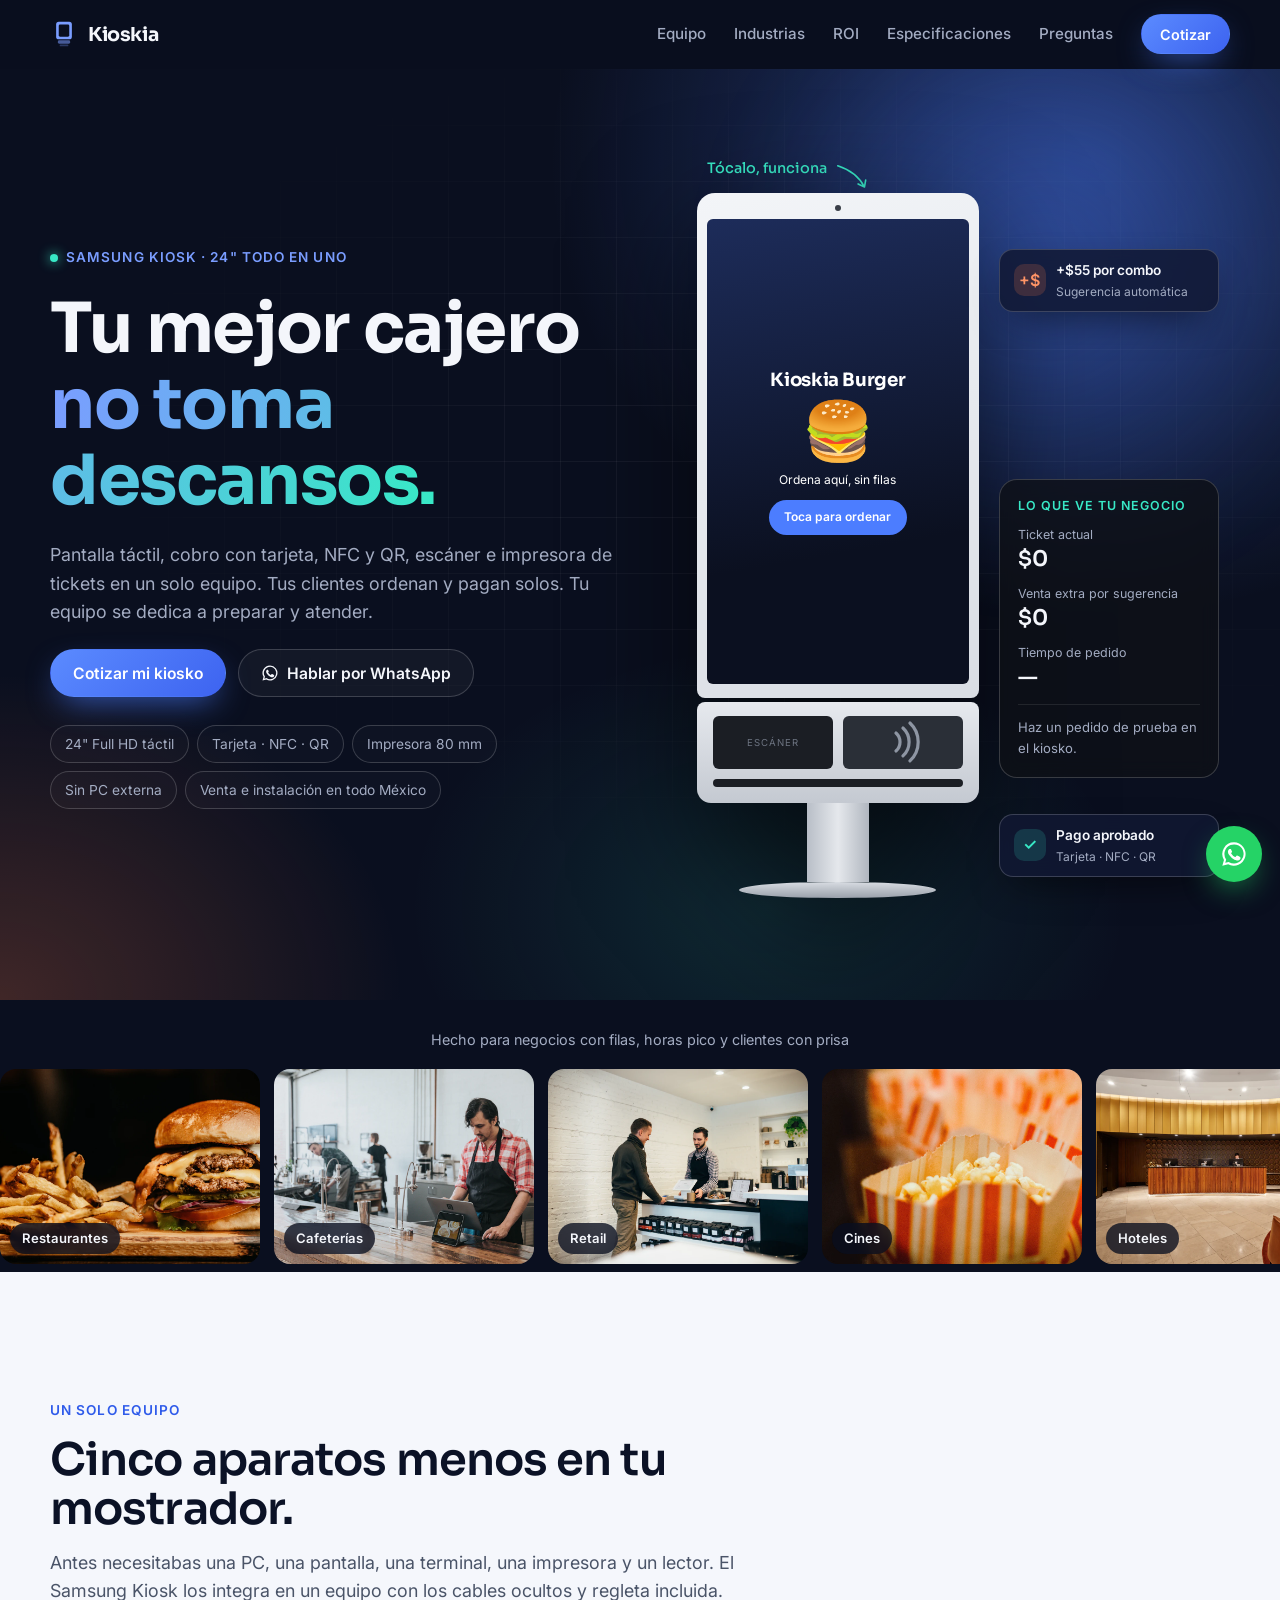
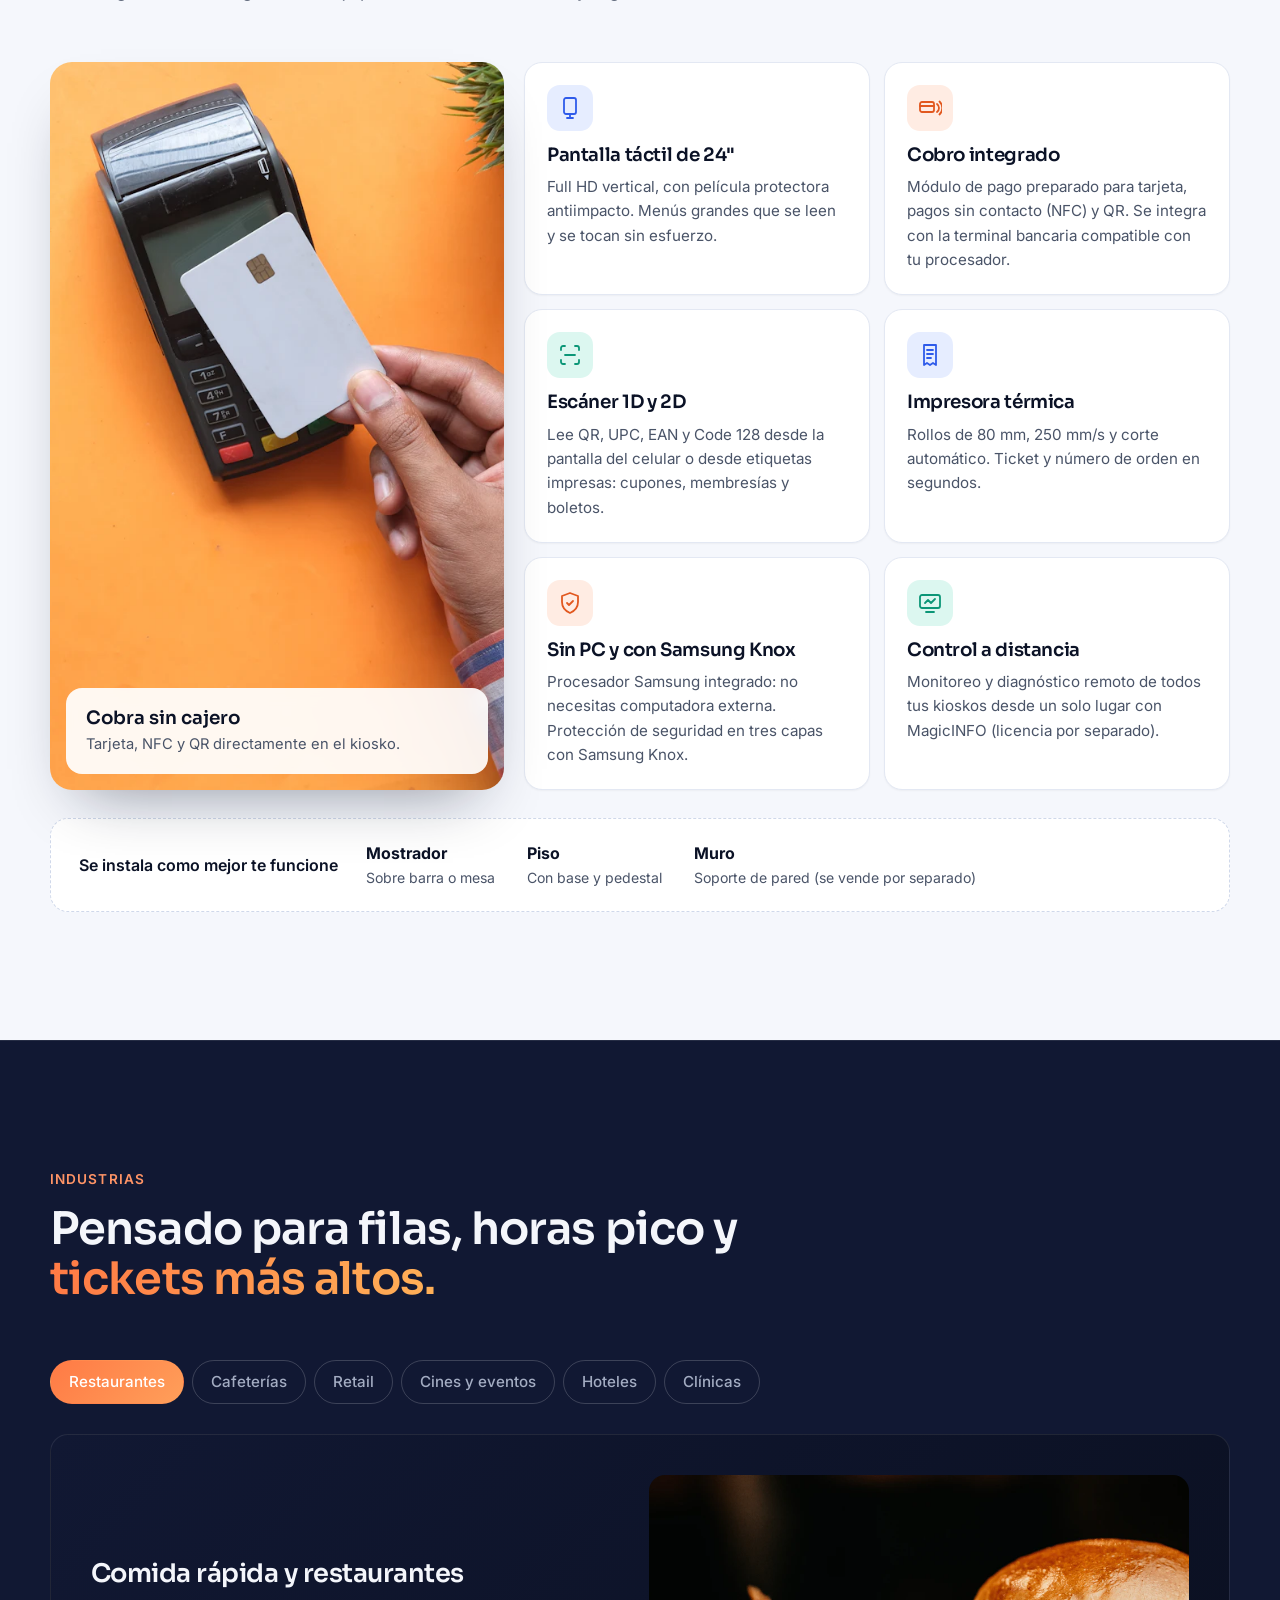
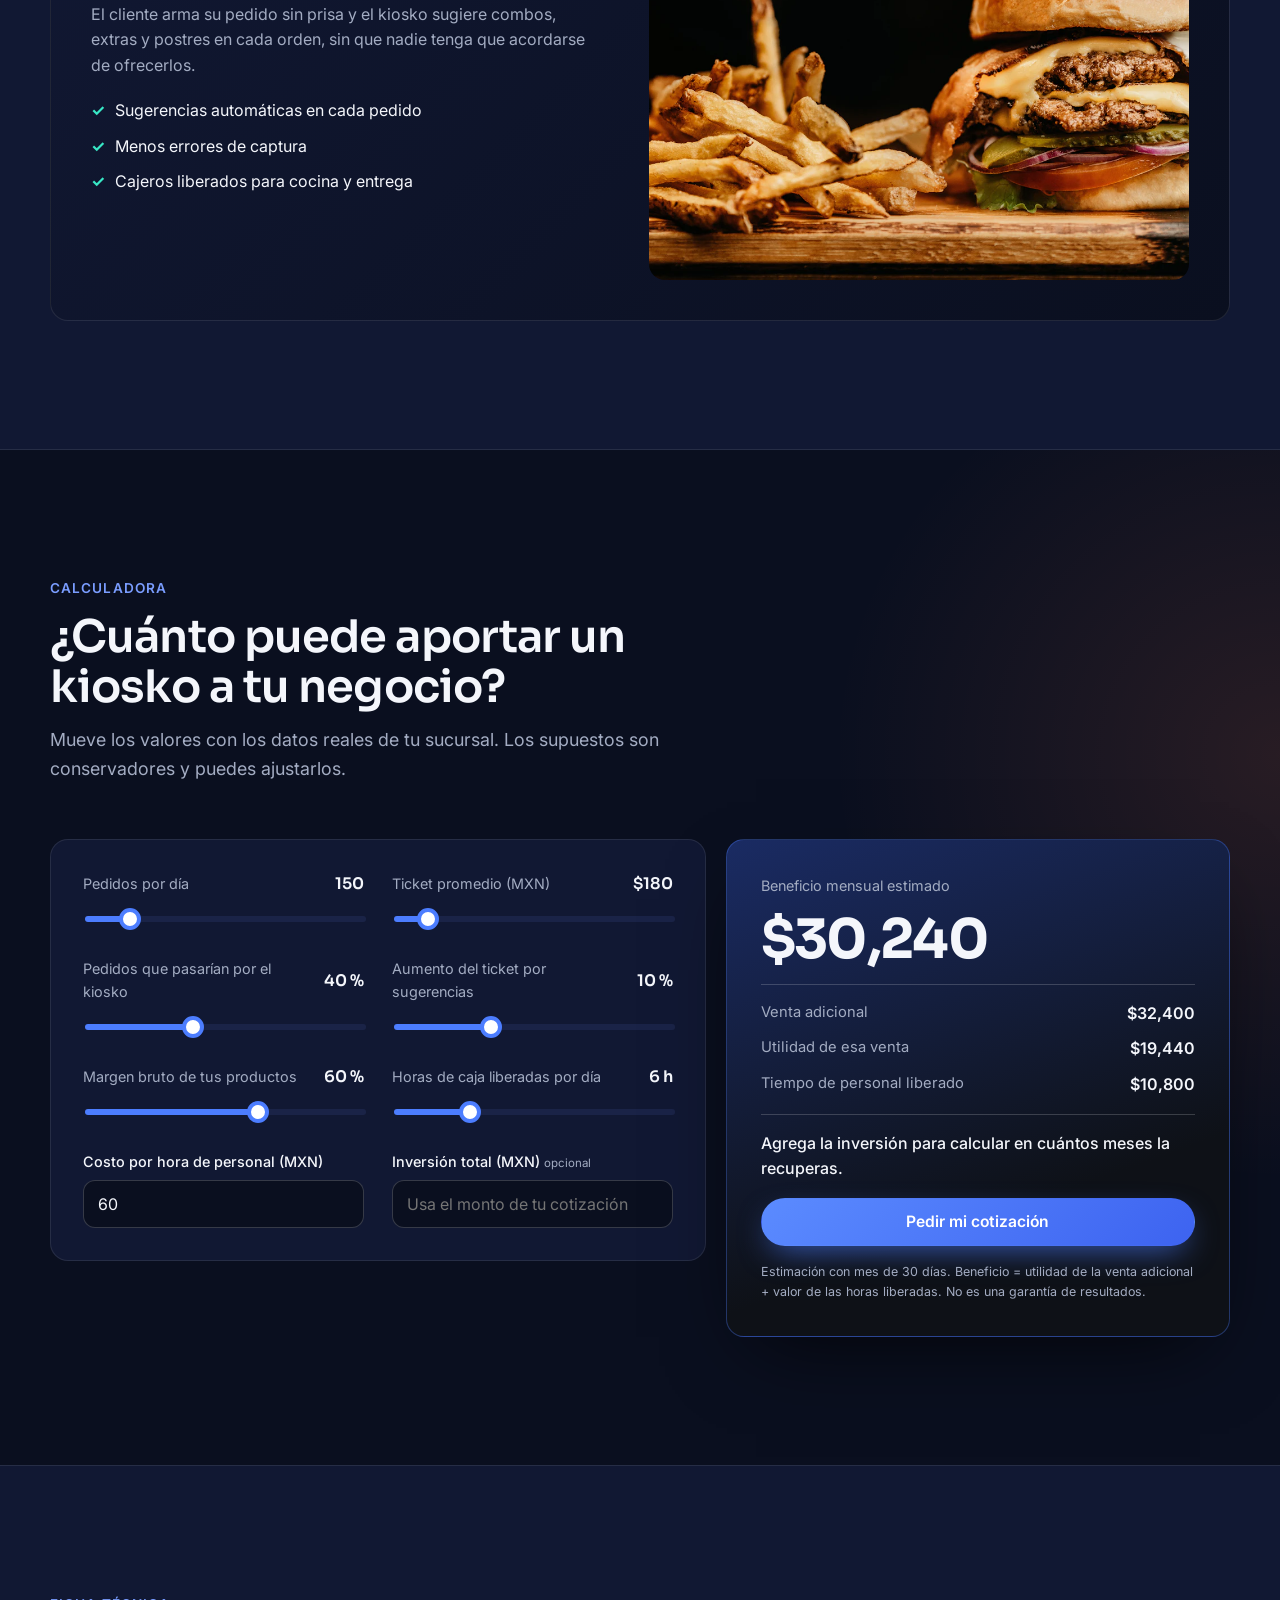
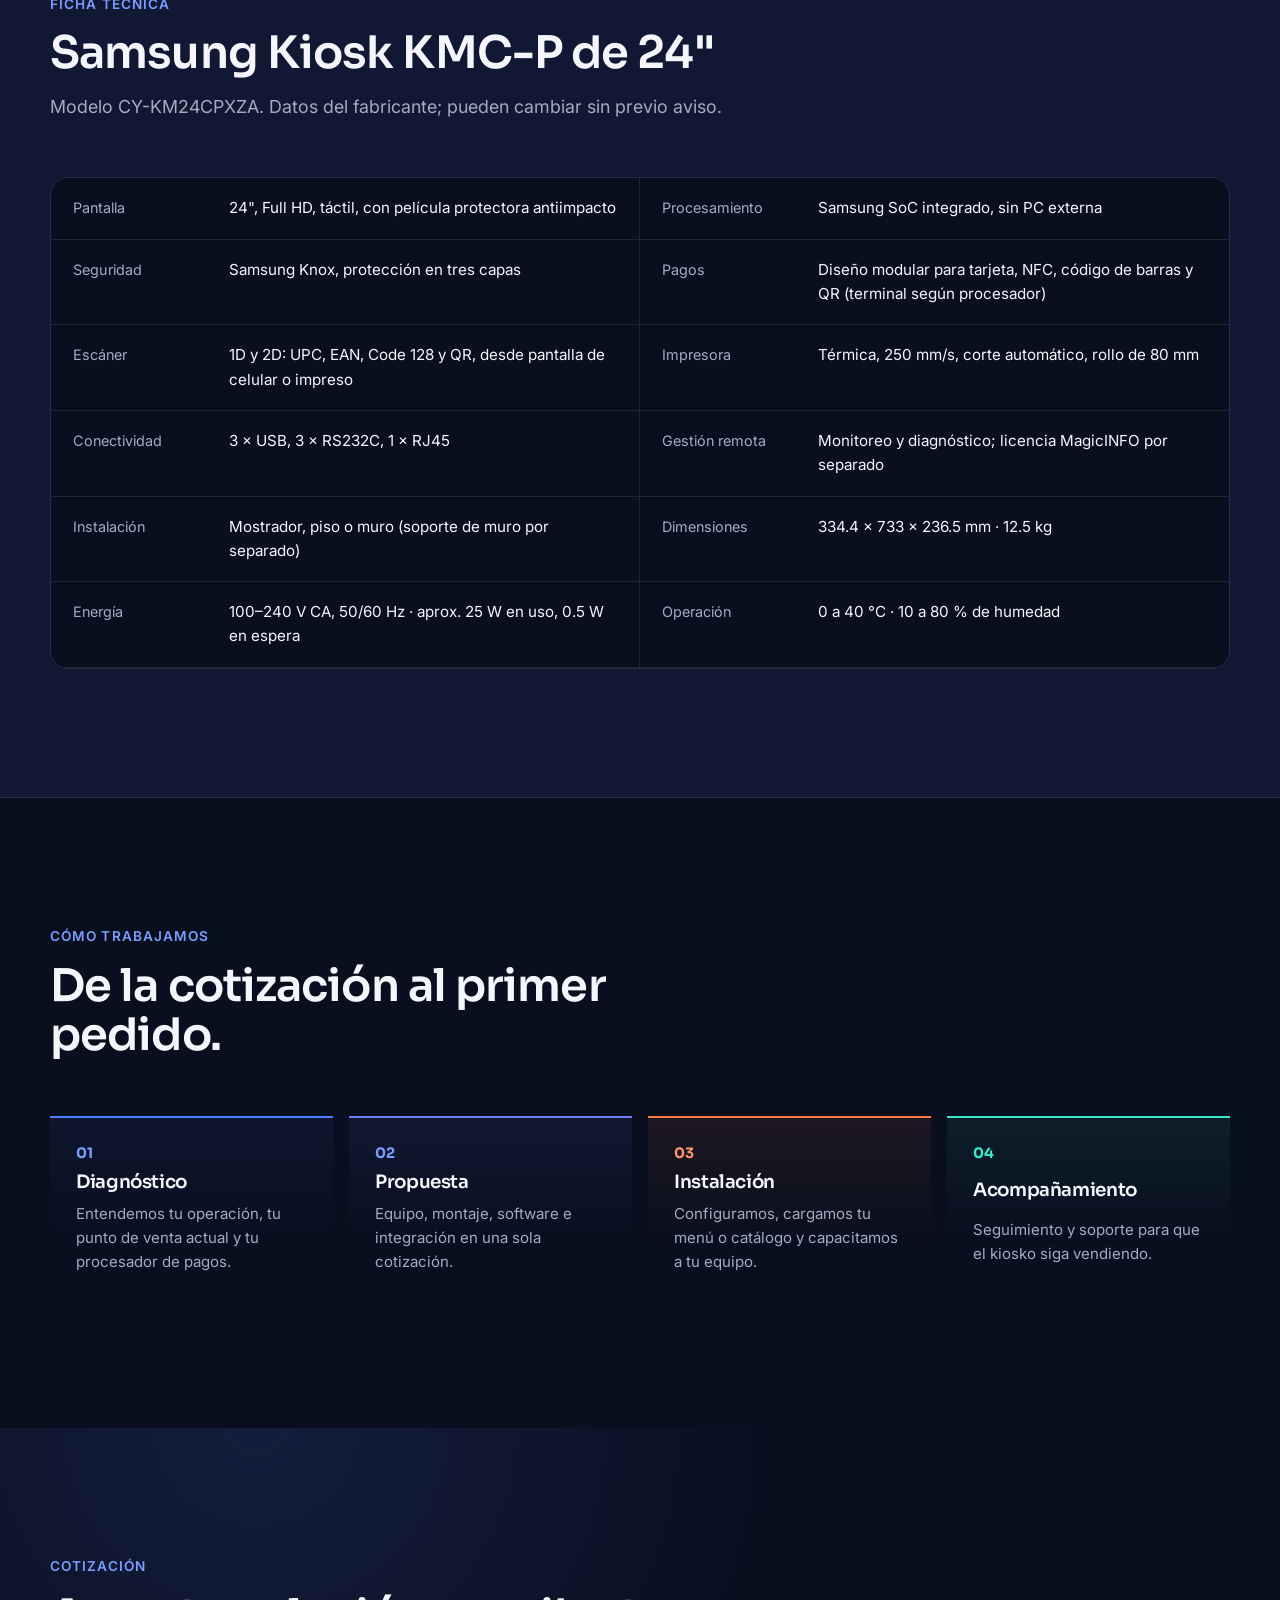
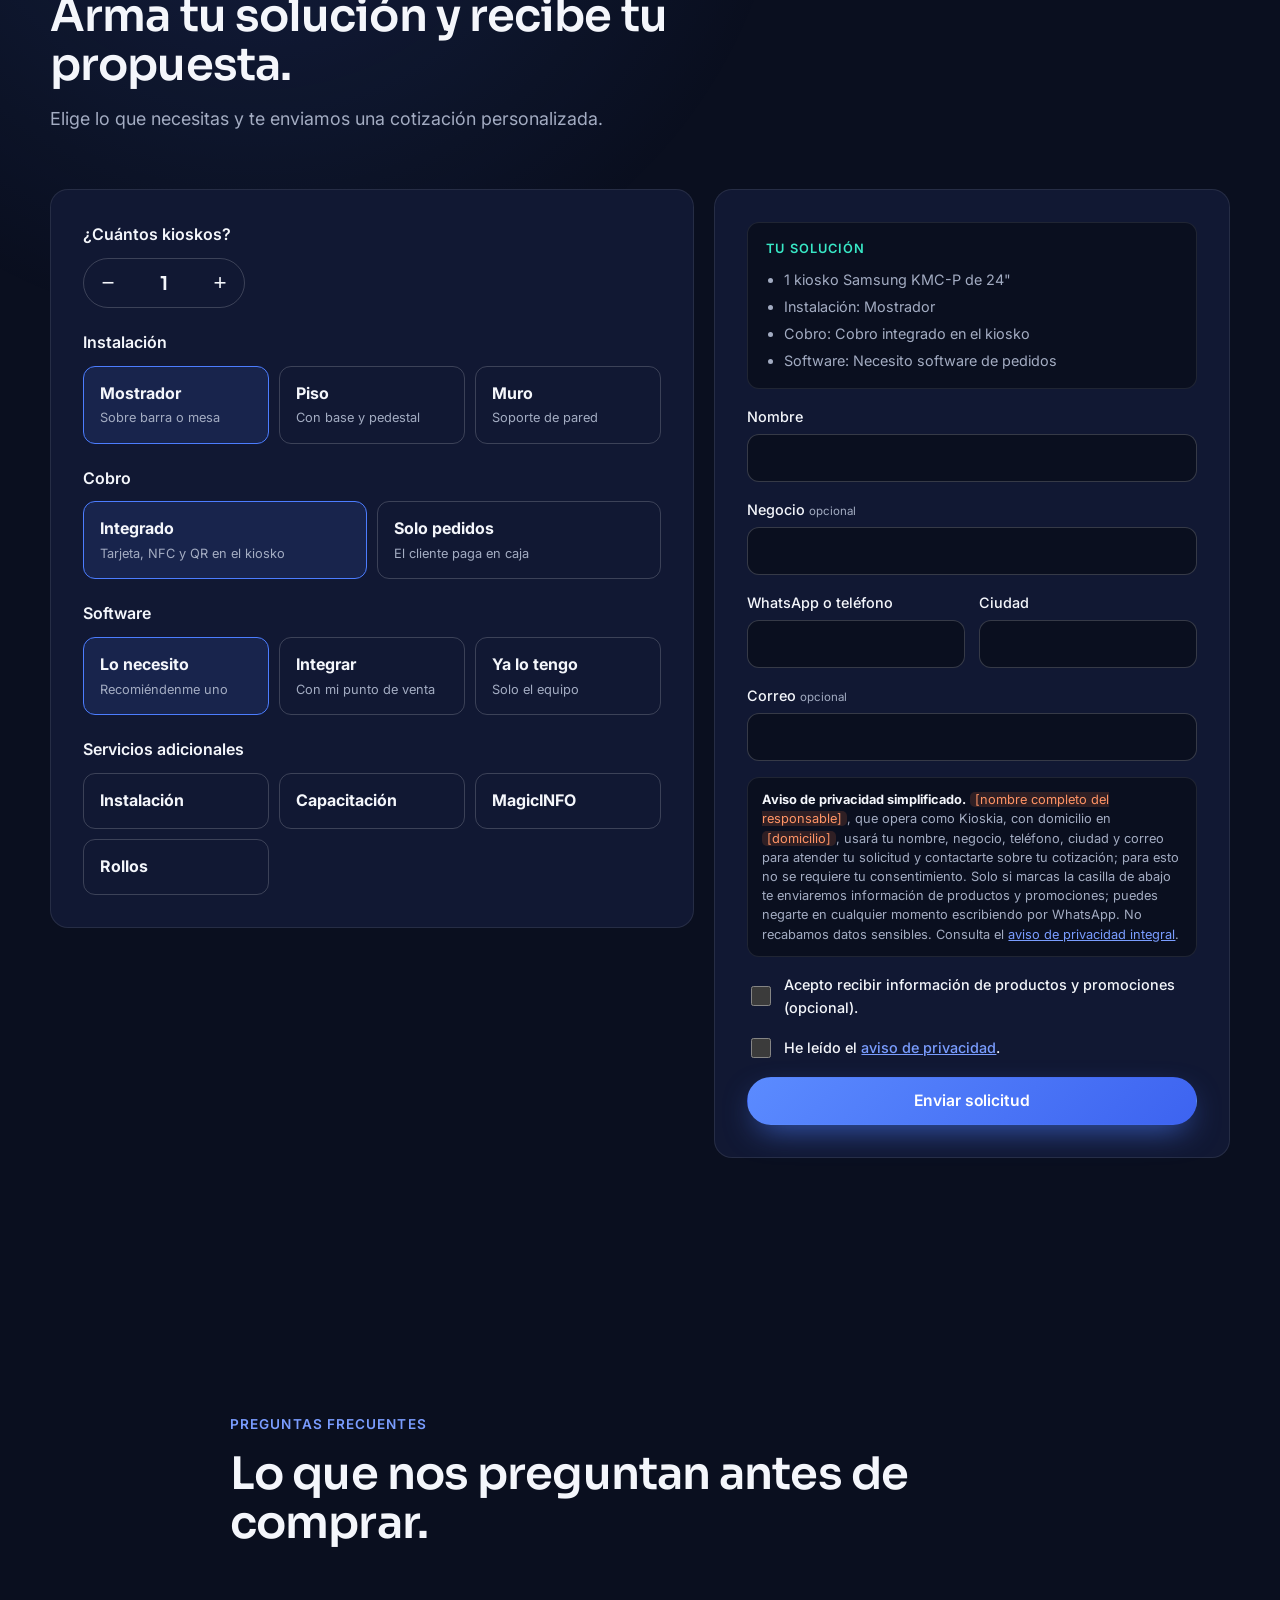
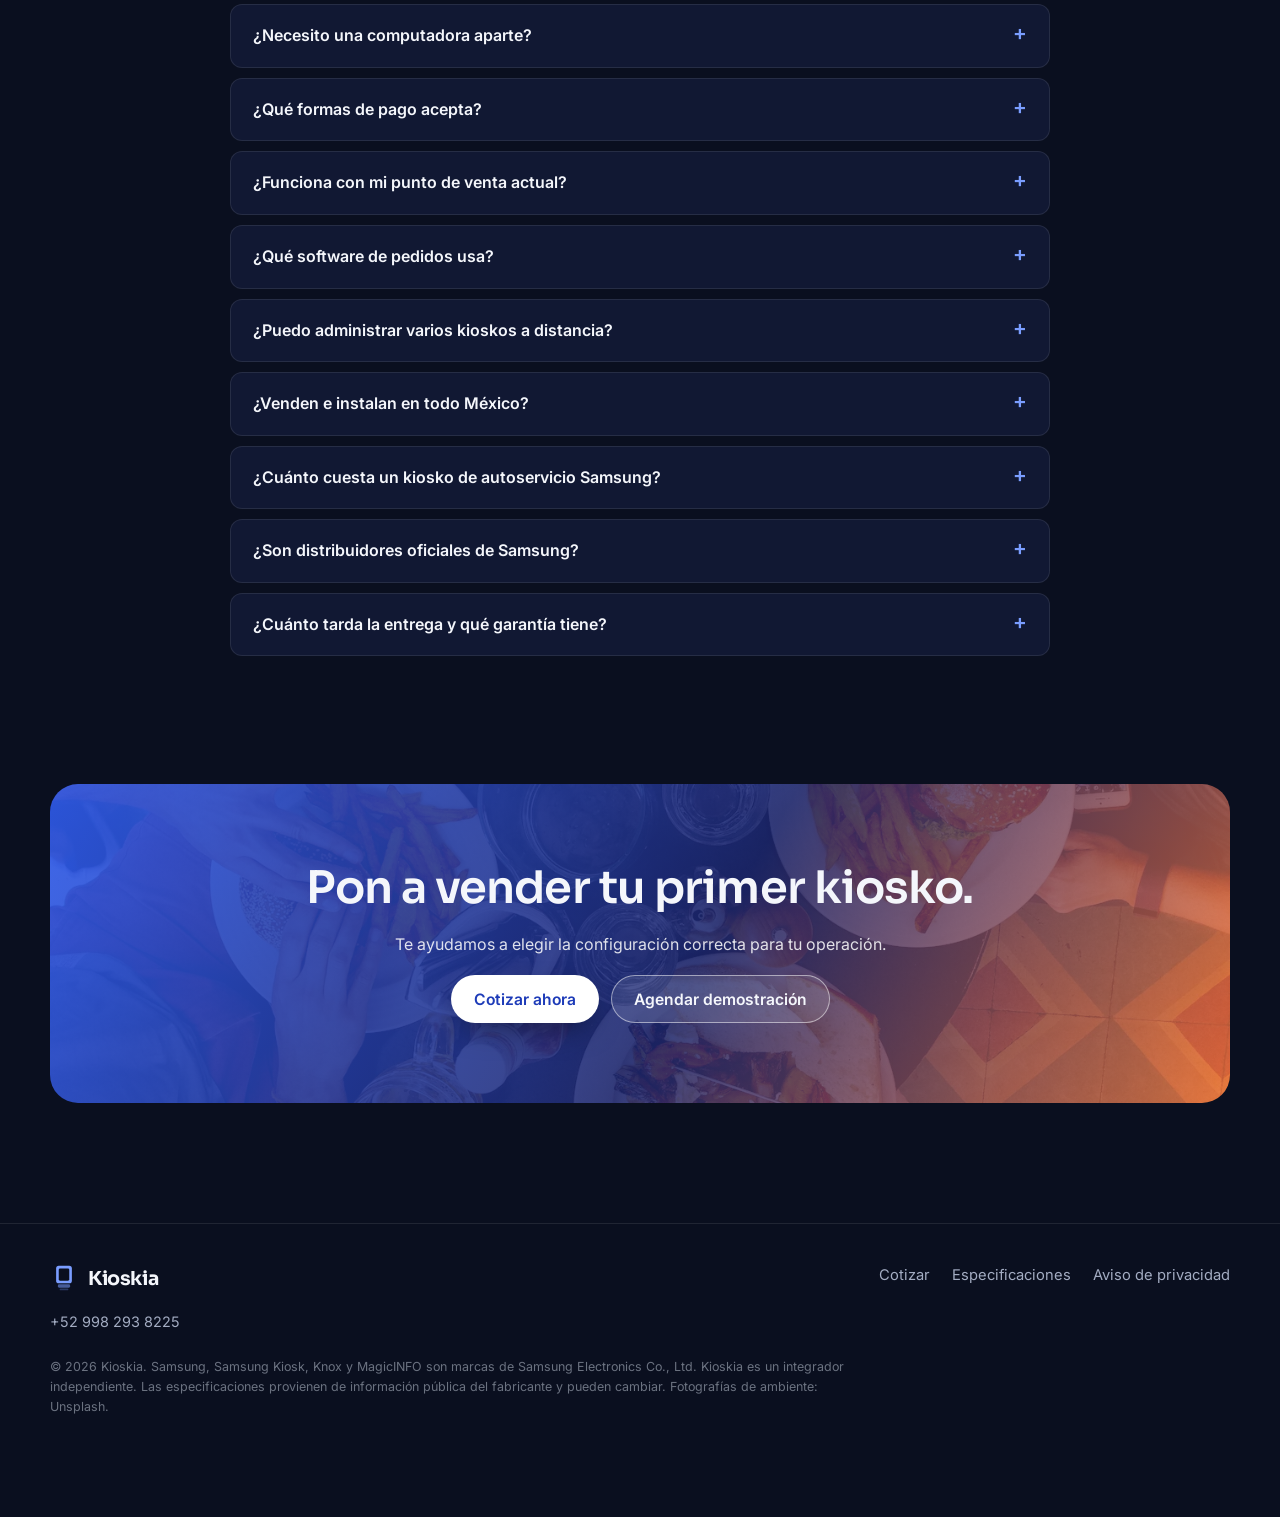
==== commit c4ad3525: "feat(seo): aviso de privacidad LFPDPPP 2025, schema de entidad y sitemap - Aviso integral (art. 15) " ====
--- a/index.html
+++ b/index.html
@@ -3,8 +3,8 @@
 <head>
   <meta charset="utf-8">
   <meta name="viewport" content="width=device-width, initial-scale=1">
-  <title>Kioskia · Kioskos Samsung de autoservicio con cobro integrado</title>
-  <meta name="description" content="Kiosko Samsung de 24&quot; todo en uno: pantalla táctil, cobro con tarjeta, NFC y QR, escáner e impresora de tickets. Tus clientes ordenan y pagan solos. Cotiza en México.">
+  <title>Kiosko de autoservicio Samsung con cobro integrado en México | Kioskia</title>
+  <meta name="description" content="Venta e instalación del kiosko de autoservicio Samsung KMC-P de 24&quot; en todo México: pantalla táctil, cobro con tarjeta, NFC y QR, escáner e impresora de tickets. Cotiza por WhatsApp.">
   <meta name="theme-color" content="#0A0F1F">
   <script>document.documentElement.classList.add("js");</script>
   <link rel="canonical" href="https://theplanner1803.github.io/kiosko-samsung/">
@@ -18,16 +18,71 @@
   <link rel="preconnect" href="https://fonts.googleapis.com">
   <link rel="preconnect" href="https://fonts.gstatic.com" crossorigin>
   <link href="https://fonts.googleapis.com/css2?family=Inter:wght@400;500;600&family=Sora:wght@500;600;700&display=swap" rel="stylesheet">
-  <link rel="stylesheet" href="assets/css/styles.css?v=5">
+  <link rel="stylesheet" href="assets/css/styles.css?v=6">
   <script type="application/ld+json">
-  {
-    "@context": "https://schema.org",
-    "@type": "Product",
-    "name": "Samsung Kiosk KMC-P 24\" (CY-KM24CPXZA)",
-    "brand": { "@type": "Brand", "name": "Samsung" },
-    "mpn": "CY-KM24CPXZA",
-    "description": "Kiosko de autoservicio todo en uno de 24 pulgadas con pantalla táctil, módulo de pago con tarjeta, NFC y QR, escáner 1D/2D e impresora térmica de 80 mm."
-  }
+{
+  "@context": "https://schema.org",
+  "@graph": [
+    {
+      "@type": "Organization",
+      "@id": "https://theplanner1803.github.io/kiosko-samsung/#org",
+      "name": "Kioskia",
+      "url": "https://theplanner1803.github.io/kiosko-samsung/",
+      "logo": "https://theplanner1803.github.io/kiosko-samsung/assets/img/logo.png",
+      "description": "Integrador independiente que vende e instala el kiosko de autoservicio Samsung KMC-P de 24 pulgadas con cobro integrado para negocios en México.",
+      "telephone": "+529982938225",
+      "areaServed": {
+        "@type": "Country",
+        "name": "México"
+      },
+      "contactPoint": {
+        "@type": "ContactPoint",
+        "contactType": "sales",
+        "telephone": "+529982938225",
+        "areaServed": "MX",
+        "availableLanguage": "es"
+      }
+    },
+    {
+      "@type": "WebSite",
+      "@id": "https://theplanner1803.github.io/kiosko-samsung/#website",
+      "url": "https://theplanner1803.github.io/kiosko-samsung/",
+      "name": "Kioskia",
+      "inLanguage": "es-MX",
+      "publisher": {
+        "@id": "https://theplanner1803.github.io/kiosko-samsung/#org"
+      }
+    },
+    {
+      "@type": "WebPage",
+      "@id": "https://theplanner1803.github.io/kiosko-samsung/#webpage",
+      "url": "https://theplanner1803.github.io/kiosko-samsung/",
+      "name": "Kiosko de autoservicio Samsung con cobro integrado en México",
+      "isPartOf": {
+        "@id": "https://theplanner1803.github.io/kiosko-samsung/#website"
+      },
+      "about": {
+        "@id": "https://theplanner1803.github.io/kiosko-samsung/#service"
+      },
+      "inLanguage": "es-MX",
+      "dateModified": "2026-10-14"
+    },
+    {
+      "@type": "Service",
+      "@id": "https://theplanner1803.github.io/kiosko-samsung/#service",
+      "name": "Venta e instalación de kioskos de autoservicio Samsung",
+      "serviceType": "Venta e instalación de kioskos de autoservicio",
+      "provider": {
+        "@id": "https://theplanner1803.github.io/kiosko-samsung/#org"
+      },
+      "areaServed": {
+        "@type": "Country",
+        "name": "México"
+      },
+      "description": "Venta, instalación y configuración del Samsung Kiosk KMC-P de 24 pulgadas (modelo CY-KM24CPXZA): pantalla táctil, cobro con tarjeta, NFC y QR, escáner 1D/2D e impresora térmica de 80 mm. Cotización por WhatsApp."
+    }
+  ]
+}
   </script>
 </head>
 <body>
@@ -74,6 +129,7 @@
             <li>Tarjeta · NFC · QR</li>
             <li>Impresora 80&nbsp;mm</li>
             <li>Sin PC externa</li>
+            <li>Venta e instalación en todo México</li>
           </ul>
         </div>
 
@@ -442,9 +498,16 @@
               <input id="q-email" name="email" type="email" autocomplete="email" maxlength="120" aria-describedby="q-email-err">
               <p class="field__error" id="q-email-err"></p>
             </div>
+            <div class="privacy-short">
+              <p><strong>Aviso de privacidad simplificado.</strong> <span class="pending">[nombre completo del responsable]</span>, que opera como Kioskia, con domicilio en <span class="pending">[domicilio]</span>, usará tu nombre, negocio, teléfono, ciudad y correo para atender tu solicitud y contactarte sobre tu cotización; para esto no se requiere tu consentimiento. Solo si marcas la casilla de abajo te enviaremos información de productos y promociones; puedes negarte en cualquier momento escribiendo por WhatsApp. No recabamos datos sensibles. Consulta el <a href="aviso-privacidad.html" target="_blank" rel="noopener">aviso de privacidad integral</a>.</p>
+            </div>
+            <div class="field field--check">
+              <input id="q-marketing" name="marketing" type="checkbox">
+              <label for="q-marketing">Acepto recibir información de productos y promociones (opcional).</label>
+            </div>
             <div class="field field--check">
               <input id="q-privacy" name="privacy" type="checkbox" required aria-describedby="q-privacy-err">
-              <label for="q-privacy">Acepto el <a href="aviso-privacidad.html" target="_blank" rel="noopener">aviso de privacidad</a>.</label>
+              <label for="q-privacy">He leído el <a href="aviso-privacidad.html" target="_blank" rel="noopener">aviso de privacidad</a>.</label>
               <p class="field__error" id="q-privacy-err"></p>
             </div>
             <button class="btn btn--primary btn--block" type="submit" data-quote-submit>Enviar solicitud</button>
@@ -467,6 +530,9 @@
           <details><summary>¿Funciona con mi punto de venta actual?</summary><p>Depende del sistema que uses. El kiosko tiene puertos USB, RS232C y red (RJ45). En el diagnóstico revisamos tu sistema y te decimos qué integración es posible.</p></details>
           <details><summary>¿Qué software de pedidos usa?</summary><p>El kiosko es la plataforma; el menú o catálogo corre en un software de autoservicio. Si no tienes uno, te recomendamos opciones compatibles con tu operación.</p></details>
           <details><summary>¿Puedo administrar varios kioskos a distancia?</summary><p>Sí. Con MagicINFO (licencia por separado) monitoreas y diagnosticas todos tus equipos desde un solo lugar.</p></details>
+          <details><summary>¿Venden e instalan en todo México?</summary><p>Sí. Vendemos e instalamos el kiosko en todo México y atendemos en el lugar de tu negocio. Cotiza por WhatsApp y te confirmamos tiempos para tu ciudad.</p></details>
+          <details><summary>¿Cuánto cuesta un kiosko de autoservicio Samsung?</summary><p>El precio depende de la cantidad, el tipo de instalación (mostrador, piso o muro), la terminal de pago, el software y los servicios que elijas. Por eso lo cotizamos a la medida; arma tu configuración en el formulario y te enviamos la propuesta.</p></details>
+          <details><summary>¿Son distribuidores oficiales de Samsung?</summary><p>No. Somos un integrador independiente: vendemos e instalamos el Samsung Kiosk KMC-P (modelo CY-KM24CPXZA) y lo integramos a tu operación. Samsung y Samsung Kiosk son marcas de Samsung Electronics.</p></details>
           <details><summary>¿Cuánto tarda la entrega y qué garantía tiene?</summary><p>Te confirmamos disponibilidad, tiempo de entrega y cobertura de garantía en tu cotización.</p></details>
         </div>
       </div>
@@ -508,10 +574,10 @@
     <svg viewBox="0 0 24 24" aria-hidden="true"><path fill="currentColor" d="M12 2a10 10 0 0 0-8.6 15.1L2 22l5-1.3A10 10 0 1 0 12 2Zm0 18.2a8.2 8.2 0 0 1-4.2-1.2l-.3-.2-3 .8.8-2.9-.2-.3A8.2 8.2 0 1 1 12 20.2Zm4.5-6.1c-.2-.1-1.5-.7-1.7-.8s-.4-.1-.6.1-.7.8-.8 1-.3.2-.5.1a6.7 6.7 0 0 1-3.3-2.9c-.3-.4.2-.4.7-1.3.1-.2 0-.3 0-.4l-.8-1.8c-.2-.5-.4-.4-.6-.4h-.5a1 1 0 0 0-.7.3 3 3 0 0 0-.9 2.2 5.2 5.2 0 0 0 1.1 2.7 11.8 11.8 0 0 0 4.5 4c1.7.7 2.3.8 3.2.6a2.7 2.7 0 0 0 1.8-1.3 2.2 2.2 0 0 0 .1-1.3c0-.1-.2-.2-.4-.3Z"/></svg>
   </a>
 
-  <script src="assets/js/config.js?v=5"></script>
-  <script src="assets/js/main.js?v=5" defer></script>
-  <script src="assets/js/kiosk-sim.js?v=5" defer></script>
-  <script src="assets/js/roi.js?v=5" defer></script>
-  <script src="assets/js/quote.js?v=5" defer></script>
+  <script src="assets/js/config.js?v=6"></script>
+  <script src="assets/js/main.js?v=6" defer></script>
+  <script src="assets/js/kiosk-sim.js?v=6" defer></script>
+  <script src="assets/js/roi.js?v=6" defer></script>
+  <script src="assets/js/quote.js?v=6" defer></script>
 </body>
 </html>
--- a/assets/css/styles.css
+++ b/assets/css/styles.css
@@ -472,3 +472,10 @@
 @media (prefers-reduced-motion: reduce) {
   .strip__track { animation: none; overflow-x: auto; width: auto; }
 }
+
+/* Aviso de privacidad simplificado (art. 16 LFPDPPP) */
+.privacy-short { padding: 12px 14px; border-radius: var(--radius-sm); background: var(--bg); border: 1px solid var(--line); }
+.privacy-short p { color: var(--muted); font-size: 0.8rem; line-height: 1.5; }
+.privacy-short strong { color: var(--text); }
+.privacy-short a { color: var(--accent-strong); }
+.pending { background: rgba(255, 122, 69, 0.15); color: var(--warm-strong); padding: 0 5px; border-radius: 5px; }
